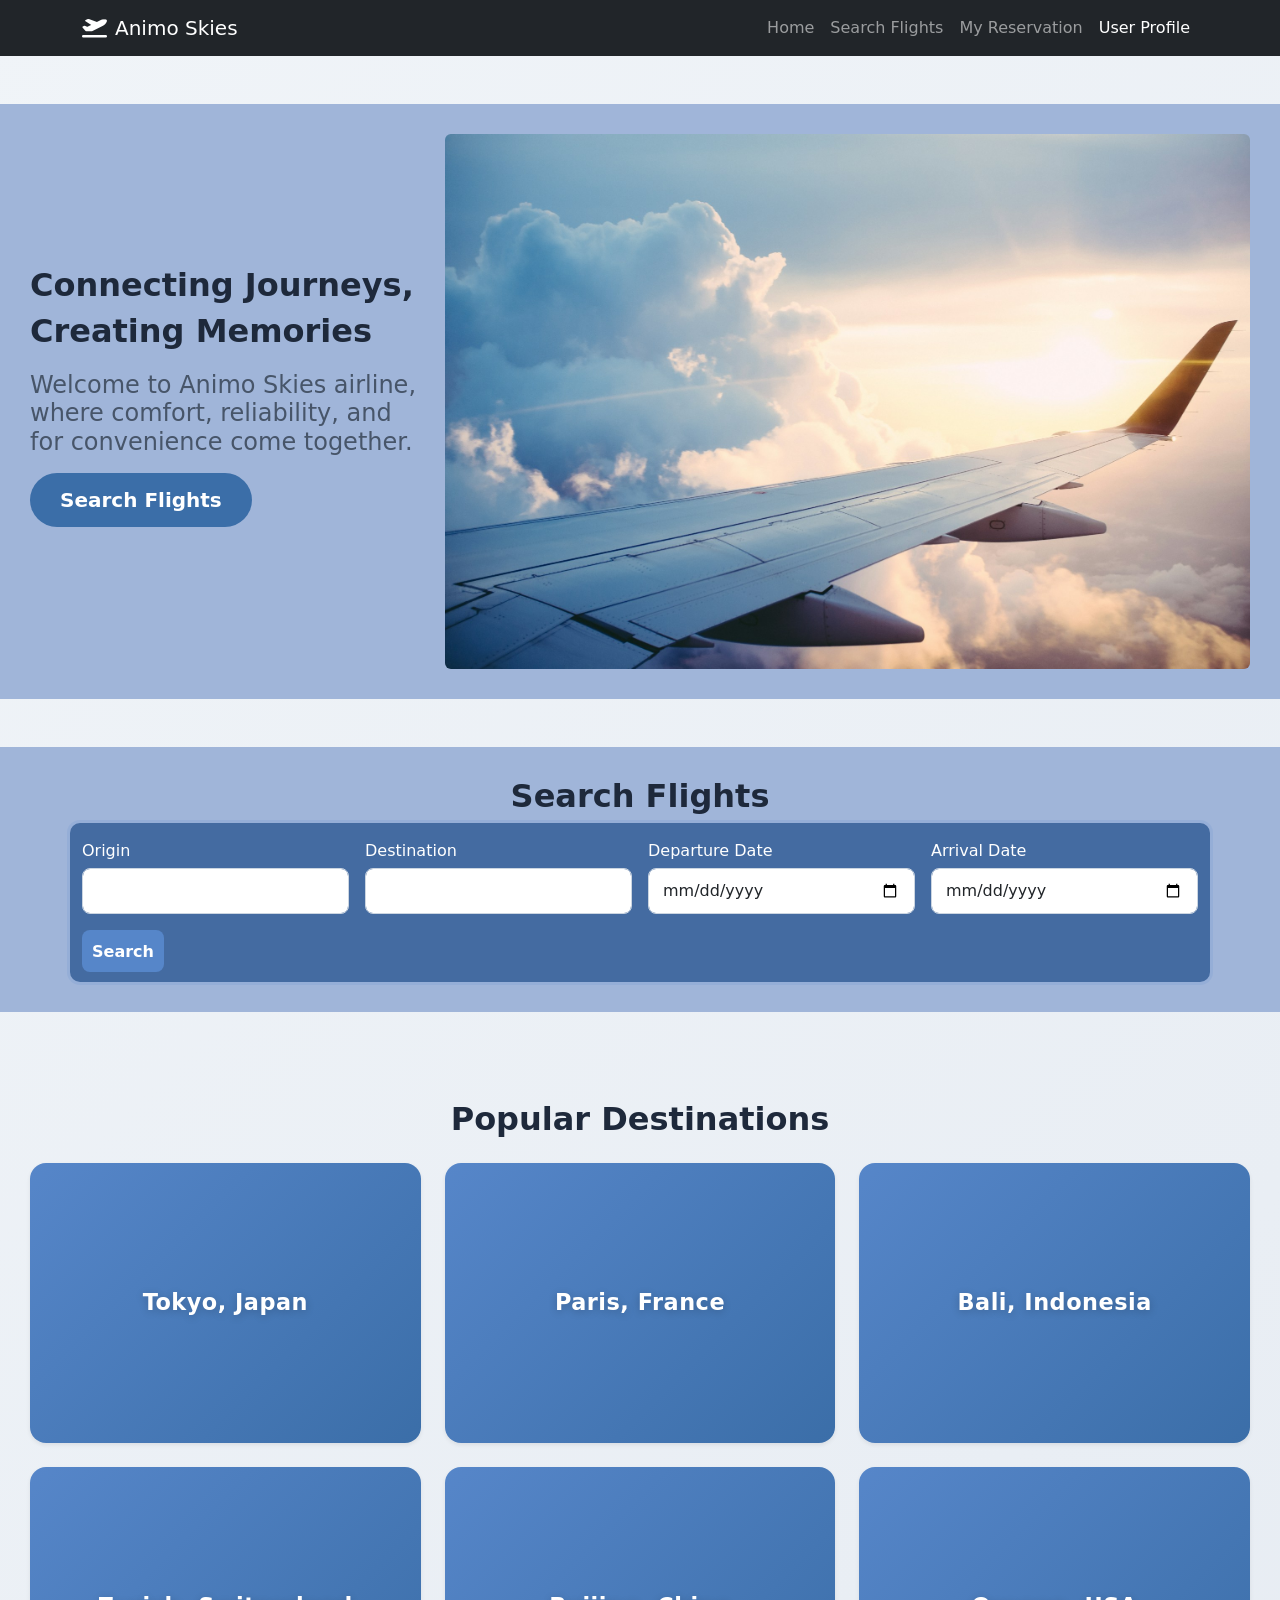
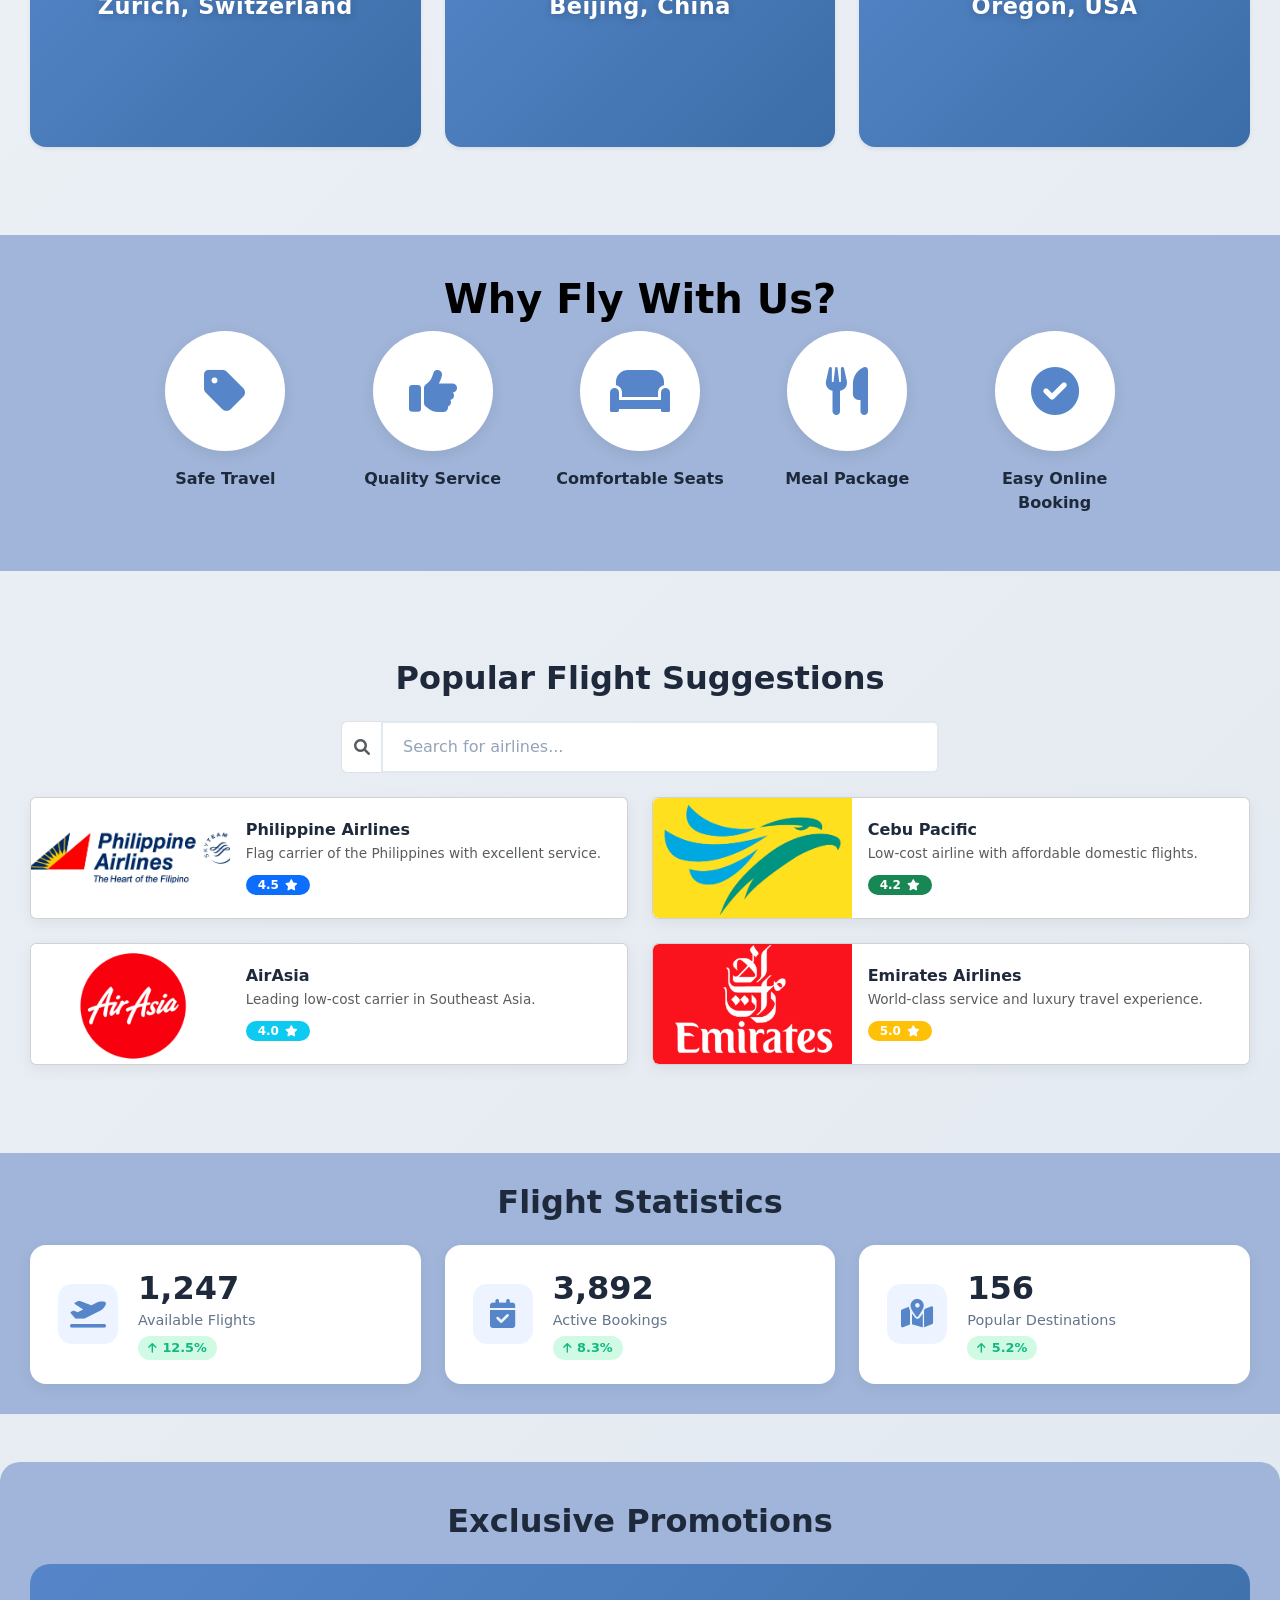
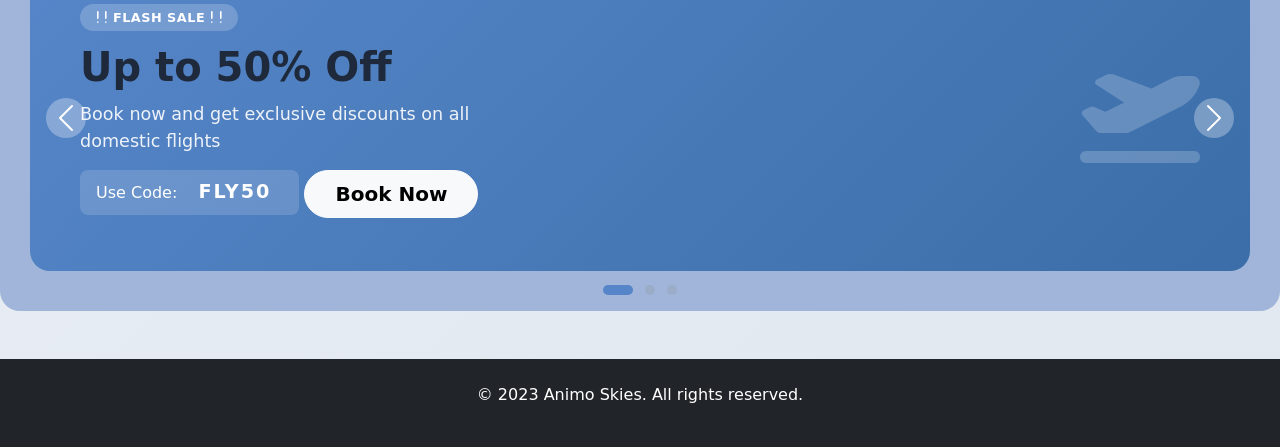
==== index.html @ 24c0f158 "helw" ====
<!DOCTYPE html>
<html lang="en">

<head>
    <meta charset="UTF-8">
    <meta name="viewport" content="width=device-width, initial-scale=1.0">
    <title>Animo Skies | User Profile</title>

    <!-- Bootstrap CSS -->
    <link href="https://cdn.jsdelivr.net/npm/bootstrap@5.3.3/dist/css/bootstrap.min.css" rel="stylesheet">
    
    <!-- Font Awesome -->
    <link rel="stylesheet" href="https://cdnjs.cloudflare.com/ajax/libs/font-awesome/6.0.0-beta3/css/all.min.css">
    
    <!-- jQuery -->
    <script src="https://code.jquery.com/jquery-3.6.0.min.js"></script>
    
    <!-- Custom CSS -->
    <link rel="stylesheet" href="index-design.css">

</head>

<body>

    <!-- Navigation -->
    <nav class="navbar navbar-expand-lg navbar-dark bg-dark">
        <div class="container">
            <a class="navbar-brand" href="#">
                <i class="fas fa-plane-departure me-2"></i>Animo Skies
            </a>
            <button class="navbar-toggler" type="button" data-bs-toggle="collapse" data-bs-target="#mainMenu">
                <span class="navbar-toggler-icon"></span>
            </button>
            <div class="collapse navbar-collapse" id="mainMenu">
                <ul class="navbar-nav ms-auto">
                    <li class="nav-item"><a class="nav-link" href="index.html">Home</a></li>
                    <li class="nav-item"><a class="nav-link" href="search.html">Search Flights</a></li>
                    <li class="nav-item"><a class="nav-link" href="reservation.html">My Reservation</a></li>
                    <li class="nav-item"><a class="nav-link active" href="profile.html">User Profile</a></li>
                </ul>
            </div>
        </div>
    </nav>

    <!-- Hero Section -->
    <div class="container-fluid my-5" id="firstContainer">
        <div class="row align-items-center">
            <div class="col-lg-4 col-md-6" id="firstContainerTxt">
                <div class="lead-text">
                    <h2 class="mb-2">Connecting Journeys,</h2>
                    <h2 class="mb-2">Creating Memories</h2>
                </div>

                <div class="sublead-text"> 
                    <h4 class="mb-2">Welcome to Animo Skies airline, where comfort,
                                    reliability, and for convenience come together.</h4>
                </div>
                
                <div class="btn-container mt-3" id="firstContainerBtn">
                    <a href="#searchFlightContainer" class="btn btn-primary btn-lg" id="pressScrollSearch">Search Flights</a> <!-- Pano bah ung letting this swoop down -->
                </div>
            </div>

            <div class="col-lg-8 col-md-6" id="firstContainerPic">
                    <img src="pics/plane.jpg" alt="Image" class="img-fluid rounded">
                </div>

        </div>
    </div>

    <!-- Search flight thang -->
     <div class="container-fluid my-5" id="searchFlightContainer">
        <div class="row">
            <div class="col-md-12">
                <h2 class="text-center mb-4">Search Flights</h2>
                <form class="container" id="grpSearchContainer">
                    <div class="row g-3 align-items-end">
                        <div class="col-md-3 col-sm-6">
                            <label for="origin">Origin</label>
                            <input type="text" class="form-control" id="origin">
                        </div>

                        <div class="col-md-3 col-sm-6">
                            <label for="destination">Destination</label>
                            <input type="text" class="form-control" id="destination">
                        </div>

                        <div class="col-md-3 col-sm-6">
                            <label for="departure">Departure Date</label>
                            <input type="date" class="form-control" id="departure">
                        </div>

                        <div class="col-md-3 col-sm-6">
                            <label for="arrival">Arrival Date</label>
                            <input type="date" class="form-control" id="arrival">
                        </div>

                        <div class="col-md-2 col-sm-6">
                            <button type="submit" class="btn btn-primary">Search</button>
                        </div>
                    </div>
                </form>
            </div>
        </div>
     </div>

    <!-- Popular Destinations Showcase -->
     <div class="container-fluid my-5" id="popDestShowcase">
        <h2 class="text-center mb-4">Popular Destinations</h2>
        
        <div class="row row-cols-3 g-4">
            <!-- Tokyo -->
            <div class="col">
                <div class="card h-100 shadow-sm destination-card d-flex align-items-center justify-content-center">
                    <h5 class="card-title text-white fw-bold text-center mb-0">Tokyo, Japan</h5>
                </div>
            </div>

            <!-- Paris -->
            <div class="col">
                <div class="card h-100 shadow-sm destination-card d-flex align-items-center justify-content-center">
                    <h5 class="card-title text-white fw-bold text-center mb-0">Paris, France</h5>
                </div>
            </div>

            <!-- Bali -->
            <div class="col">
                <div class="card h-100 shadow-sm destination-card d-flex align-items-center justify-content-center">
                    <h5 class="card-title text-white fw-bold text-center mb-0">Bali, Indonesia</h5>
                </div>
            </div>

            <!-- Zurich -->
            <div class="col">
                <div class="card h-100 shadow-sm destination-card d-flex align-items-center justify-content-center">
                    <h5 class="card-title text-white fw-bold text-center mb-0">Zurich, Switzerland</h5>
                </div>
            </div>

            <!-- Beijing -->
            <div class="col">
                <div class="card h-100 shadow-sm destination-card d-flex align-items-center justify-content-center">
                    <h5 class="card-title text-white fw-bold text-center mb-0">Beijing, China</h5>
                </div>
            </div>

            <!-- Oregon -->
            <div class="col">
                <div class="card h-100 shadow-sm destination-card d-flex align-items-center justify-content-center">
                    <h5 class="card-title text-white fw-bold text-center mb-0">Oregon, USA</h5>
                </div>
            </div>
        </div>
    </div>

    <!-- Why Fly With Us -->
    <div class="container-fluid my-5" id="whyFly">
        <h1 class="text-center text-body-emphasis">Why Fly With Us?</h1>

        <div class="row justify-content-center g-4">
            <!-- Circle 1 -->
            <div class="col-md-2 col-sm-4 col-6 text-center">
                <div class="circle-item">
                    <div class="circle"><i class="fas fa-tag"></i></div>
                    <p class="circle-text mt-3">Safe Travel</p>
                </div>
            </div>
            
            <!-- Circle 2 -->
            <div class="col-md-2 col-sm-4 col-6 text-center">
                <div class="circle-item">
                    <div class="circle"><i class="fas fa-thumbs-up"></i></div>
                    <p class="circle-text mt-3">Quality Service</p>
                </div>
            </div>
            
            <!-- Circle 3 -->
            <div class="col-md-2 col-sm-4 col-6 text-center">
                <div class="circle-item">
                    <div class="circle"><i class="fas fa-couch"></i></div>
                    <p class="circle-text mt-3">Comfortable Seats</p>
                </div>
            </div>
            
            <!-- Circle 4 -->
            <div class="col-md-2 col-sm-4 col-6 text-center">
                <div class="circle-item">
                    <div class="circle"><i class="fas fa-utensils"></i></div>
                    <p class="circle-text mt-3">Meal Package</p>
                </div>
            </div>
            
            <!-- Circle 5 -->
            <div class="col-md-2 col-sm-4 col-6 text-center">
                <div class="circle-item">
                    <div class="circle"><i class="fas fa-check-circle"></i></div>
                    <p class="circle-text mt-3">Easy Online Booking</p>
                </div>
            </div>
        </div>

    </div>

    <!-- Flight Suggestions -->
     <div class="container-fluid my-5" id="flightSugg">
        <h2 class="text-center mb-4">Popular Flight Suggestions</h2>
    
        <!-- Search Bar for Auto-Suggest -->
    <div class="row justify-content-center mb-4">
        <div class="col-md-6">
            <div class="search-wrapper">
                <div class="input-group">
                    <span class="input-group-text bg-white border-end-0">
                        <i class="fas fa-search text-muted"></i>
                    </span>
                    <input type="text" class="form-control" id="flightSearch" 
                           placeholder="Search for airlines..." 
                           autocomplete="off">
                </div>
                <div id="suggestionsList" class="suggestions-box"></div>
            </div>
        </div>
    </div>

        <div class="row row-cols-1 row-cols-md-2 g-4">
            <!-- Card 1 -->
            <div class="col">
                <div class="card flight-card">
                    <div class="row g-0 align-items-center">
                        <div class="col-4">
                            <img src="pics/PAL.jpg" class="img-fluid rounded-start flight-img" alt="Philippine Airlines">
                        </div>
                        <div class="col-8">
                            <div class="card-body">
                                <h5 class="card-title">Philippine Airlines</h5>
                                <p class="card-text text-muted">Flag carrier of the Philippines with excellent service.</p>
                                <span class="badge bg-primary">4.5 <i class="fas fa-star"></i></span>
                            </div>
                        </div>
                    </div>
                </div>
            </div>
            
            <!-- Card 2 -->
            <div class="col">
                <div class="card flight-card">
                    <div class="row g-0 align-items-center">
                        <div class="col-4">
                            <img src="pics/CebPac.png" class="img-fluid rounded-start flight-img" alt="Cebu Pacific">
                        </div>
                        <div class="col-8">
                            <div class="card-body">
                                <h5 class="card-title">Cebu Pacific</h5>
                                <p class="card-text text-muted">Low-cost airline with affordable domestic flights.</p>
                                <span class="badge bg-success">4.2 <i class="fas fa-star"></i></span>
                            </div>
                        </div>
                    </div>
                </div>
            </div>
            
            <!-- Card 3 -->
            <div class="col">
                <div class="card flight-card">
                    <div class="row g-0 align-items-center">
                        <div class="col-4">
                            <img src="pics/airasia.png" class="img-fluid rounded-start flight-img" alt="AirAsia">
                        </div>
                        <div class="col-8">
                            <div class="card-body">
                                <h5 class="card-title">AirAsia</h5>
                                <p class="card-text text-muted">Leading low-cost carrier in Southeast Asia.</p>
                                <span class="badge bg-info">4.0 <i class="fas fa-star"></i></span>
                            </div>
                        </div>
                    </div>
                </div>
            </div>
            
            <!-- Card 4 -->
            <div class="col">
                <div class="card flight-card">
                    <div class="row g-0 align-items-center">
                        <div class="col-4">
                            <img src="pics/emirates.png" class="img-fluid rounded-start flight-img" alt="Emirates Airlines">
                        </div>
                        <div class="col-8">
                            <div class="card-body">
                                <h5 class="card-title">Emirates Airlines</h5>
                                <p class="card-text text-muted">World-class service and luxury travel experience.</p>
                                <span class="badge bg-warning">5.0 <i class="fas fa-star"></i></span>
                            </div>
                        </div>
                    </div>
                </div>
            </div>
        </div>
     </div>

    <!-- Flight Statistics -->
     <div class="container-fluid my-5" id="flightStats">
        <h2 class="text-center mb-4">Flight Statistics</h2>     
    
            <div class="row g-4">
            <!-- Available Flights -->
            <div class="col-md-4">
                <div class="stat-card">
                    <div class="stat-icon">
                        <i class="fas fa-plane-departure"></i>
                    </div>
                    <div class="stat-content">
                        <h3 class="stat-number" id="availableFlights">1,247</h3>
                        <p class="stat-label">Available Flights</p>
                        <span class="stat-change positive">
                            <i class="fas fa-arrow-up"></i> 12.5%
                        </span>
                    </div>
                </div>
            </div>
            
            <!-- Active Bookings -->
            <div class="col-md-4">
                <div class="stat-card">
                    <div class="stat-icon">
                        <i class="fas fa-calendar-check"></i>
                    </div>
                    <div class="stat-content">
                        <h3 class="stat-number" id="activeBookings">3,892</h3>
                        <p class="stat-label">Active Bookings</p>
                        <span class="stat-change positive">
                            <i class="fas fa-arrow-up"></i> 8.3%
                        </span>
                    </div>
                </div>
            </div>
            
            <!-- Popular Destinations -->
            <div class="col-md-4">
                <div class="stat-card">
                    <div class="stat-icon">
                        <i class="fas fa-map-marked-alt"></i>
                    </div>
                    <div class="stat-content">
                        <h3 class="stat-number" id="popularDestinations">156</h3>
                        <p class="stat-label">Popular Destinations</p>
                        <span class="stat-change positive">
                            <i class="fas fa-arrow-up"></i> 5.2%
                        </span>
                    </div>
                </div>
            </div>
        </div>
    
    </div>

    <!-- Promotion carousel -->
     <div class="container-fluid my-5" id="promoCarousel">
        <h2 class="text-center mb-4">Exclusive Promotions</h2>
        
        <div id="promoCarouselIndicators" class="carousel slide" data-bs-ride="carousel">
            <!-- Indicators -->
            <div class="carousel-indicators">
                <button type="button" data-bs-target="#promoCarouselIndicators" data-bs-slide-to="0" class="active"></button>
                <button type="button" data-bs-target="#promoCarouselIndicators" data-bs-slide-to="1"></button>
                <button type="button" data-bs-target="#promoCarouselIndicators" data-bs-slide-to="2"></button>
            </div>
            
            <!-- Slides -->
            <div class="carousel-inner rounded-4">
                <!-- Slide 1 -->
                <div class="carousel-item active">
                    <div class="promo-slide" style="background: linear-gradient(135deg, #5686c9, #3b6ea8);">
                        <div class="promo-content">
                            <div class="promo-badge">
                            <i class="fas fa-exclamation"></i>
                            <i class="fas fa-exclamation"></i>
                            FLASH SALE
                            <i class="fas fa-exclamation"></i>
                            <i class="fas fa-exclamation"></i>
                            </div>
                            <h2 class="promo-title">Up to 50% Off</h2>
                            <p class="promo-desc">Book now and get exclusive discounts on all domestic flights</p>
                            <div class="promo-code">
                                <span>Use Code: </span>
                                <strong>FLY50</strong>
                            </div>
                            <a href="#" class="btn btn-light btn-lg">Book Now</a>
                        </div>
                        <div class="promo-image">
                            <i class="fas fa-plane-departure"></i>
                        </div>
                    </div>
                </div>
                
                <!-- Slide 2 -->
                <div class="carousel-item">
                    <div class="promo-slide" style="background: linear-gradient(135deg, #f59e0b, #d97706);">
                        <div class="promo-content">
                            <div class="promo-badge"> LIMITED OFFER</div>
                            <h2 class="promo-title">Summer Getaway</h2>
                            <p class="promo-desc">Enjoy special rates on international flights this summer</p>
                            <div class="promo-code">
                                <span>Use Code: </span>
                                <strong>SUMMER25</strong>
                            </div>
                            <a href="#" class="btn btn-light btn-lg">Explore Deals</a>
                        </div>
                        <div class="promo-image">
                            <i class="fas fa-sun"></i>
                        </div>
                    </div>
                </div>
                
                <!-- Slide 3 -->
                <div class="carousel-item">
                    <div class="promo-slide" style="background: linear-gradient(135deg, #10b981, #059669);">
                        <div class="promo-content">
                            <div class="promo-badge"> GROUP DEAL</div>
                            <h2 class="promo-title">Family & Group Discount</h2>
                            <p class="promo-desc">Bring your loved ones and save up to 30% on group bookings</p>
                            <div class="promo-code">
                                <span>Use Code: </span>
                                <strong>GROUP30</strong>
                            </div>
                            <a href="#" class="btn btn-light btn-lg">View Offer</a>
                        </div>
                        <div class="promo-image">
                            <i class="fas fa-users"></i>
                        </div>
                    </div>
                </div>
            </div>
            
            <!-- Controls -->
            <button class="carousel-control-prev" type="button" data-bs-target="#promoCarouselIndicators" data-bs-slide="prev">
                <span class="carousel-control-prev-icon" aria-hidden="true"></span>
                <span class="visually-hidden">Previous</span>
            </button>
            <button class="carousel-control-next" type="button" data-bs-target="#promoCarouselIndicators" data-bs-slide="next">
                <span class="carousel-control-next-icon" aria-hidden="true"></span>
                <span class="visually-hidden">Next</span>
            </button>
        </div>
     </div>

    <!-- pno mag book -->

    <!-- Footer -->
    <footer class="bg-dark text-white text-center py-4">
        <div class="container">
            <p>&copy; 2023 Animo Skies. All rights reserved.</p>
        </div>
    </footer>

    <!-- Bootstrap JS -->
    <script src="https://cdn.jsdelivr.net/npm/bootstrap@5.3.3/dist/js/bootstrap.bundle.min.js"></script>

    <script src="index-script.js"></script>

</body>

</html>
---- index-design.css ----
* {
    font-family: 'Segoe UI', system-ui, -apple-system, sans-serif;
}

body {
    background: linear-gradient(135deg, #f0f4f8 0%, #e2e8f0 100%);
    min-height: 100vh;
}

/* First Container */
#firstContainer {
    background: #a0b5d9;
    padding: 30px;
}

.lead-text h2 {
    font-size: 2rem;
    font-weight: 700;
    color: #1e293b;
}

.sublead-text {
    font-size: 1.1rem;
    color: #475569;
    margin-top: 20px;
}

#pressScrollSearch {
    background-color: #3b6ea8;
    border: none;
    padding: 12px 30px;
    border-radius: 30px;
    font-weight: 700;
    transition: all 0.3s ease;
    margin-bottom: 10px;
}

/* Search Flight */
#searchFlightContainer {
    background: #a0b5d9;
    padding: 30px;
}

#searchFlightContainer h2 {
    color: #1e293b;
    font-weight: 700;
}

/* Style the form labels */
#searchFlightContainer .form-label {
    font-weight: 600;
    color: #1e293b;
    margin-bottom: 4px;
}

/* Style the form inputs */
#searchFlightContainer .form-control {
    border-radius: 8px;
    border: 1px solid #cbd5e1;
    padding: 10px 14px;
    transition: border-color 0.2s;
}

#searchFlightContainer .form-control:focus {
    border-color: #5686c9;
    box-shadow: 0 0 0 3px rgba(86, 134, 201, 0.15);
}

#grpSearchContainer {
    background-color: #446ba1;
    border-radius: 10px;
    box-shadow: 0 0 0 3px rgba(86, 134, 201, 0.15);
}

#grpSearchContainer label {
    color: white;
    margin-bottom: 5px;
}

/* Style the search button */
#searchFlightContainer .btn-primary {
    background: #5686c9;
    border: none;
    border-radius: 8px;
    padding: 10px;
    font-weight: 600;
    transition: background 0.2s;
    height: 42px;
    margin-bottom: 10px;
}

#searchFlightContainer .btn-primary:hover {
    background: #4774b4;
}

/* Popular Destination Showcase*/
#popDestShowcase {
    padding: 40px 30px;
}

#popDestShowcase h2 {
    color: #1e293b;
    font-weight: 700;
}

/* Card styling */
.destination-card {
    background: linear-gradient(135deg, #5686c9, #3b6ea8);
    border-radius: 16px;
    min-height: 280px;
    border: none;
    transition: transform 0.3s ease, box-shadow 0.3s ease;
    cursor: pointer;
}

.destination-card:hover {
    transform: translateY(-8px);
    box-shadow: 0 12px 40px rgba(0, 0, 0, 0.2) !important;
}

/* Title styling */
.destination-card .card-title {
    font-size: 1.4rem;
    font-weight: 700;
    color: white;
    text-shadow: 0 2px 8px rgba(0, 0, 0, 0.2);
    letter-spacing: 0.5px;
}

/* Why Fly */
#whyFly {
    background: #a0b5d9;
    padding: 40px 30px;
}

#whyFly h1 {
    color: #1e293b;
    font-weight: 700;
}

/* Circle styling */
.circle {
    width: 120px;
    height: 120px;
    border-radius: 50%;
    background: white;
    display: flex;
    align-items: center;
    justify-content: center;
    margin: 0 auto;
    box-shadow: 0 4px 15px rgba(0, 0, 0, 0.08);
    transition: all 0.3s ease;
    cursor: pointer;
}

.circle i {
    font-size: 3rem;
    color: #5686c9;
    transition: all 0.3s ease;
}

.circle:hover {
    transform: translateY(-8px) scale(1.05);
    box-shadow: 0 12px 40px rgba(0, 0, 0, 0.15);
    background: #5686c9;
}

.circle:hover i {
    color: white;
}

/* Circle text */
.circle-text {
    font-size: 1rem;
    font-weight: 600;
    color: #1e293b;
    margin-top: 12px;
}

/* Flight Suggestions Section */
#flightSugg {
    padding: 40px 30px;
}

#flightSugg h2 {
    color: #1e293b;
    font-weight: 700;
}

/* Flight Cards */
.flight-card {
    overflow: hidden;
    transition: all 0.3s ease;
    box-shadow: 0 4px 15px rgba(0, 0, 0, 0.06);
    height: 100%;
    background: white;
}

.flight-card:hover {
    transform: translateY(-6px);
    box-shadow: 0 12px 40px rgba(0, 0, 0, 0.12);
}

.flight-img {
    width: 100%;
    height: 120px; 
    object-fit: cover;
    object-position: center;
}

.flight-card .card-body {
    padding: 12px 16px;
}

.flight-card .card-title {
    font-weight: 700;
    font-size: 1rem;
    color: #1e293b;
    margin-bottom: 4px;
}

.flight-card .card-text {
    font-size: 0.85rem;
    color: #64748b;
    margin-bottom: 8px;
    display: -webkit-box;
    -webkit-box-orient: vertical;
    overflow: hidden;
}

.flight-card .badge {
    font-weight: 600;
    padding: 4px 12px;
    border-radius: 30px;
}

.flight-card .badge i {
    font-size: 0.7rem;
    margin-left: 2px;
}

@media (max-width: 768px) {
    .flight-img {
        height: 100px;
    }
}

@media (max-width: 576px) {
    .flight-img {
        height: 80px;
    }
}

/* Search Wrapper */
.search-wrapper {
    position: relative;
}

#flightSearch {
    padding: 12px 20px;
    border: 2px solid #e2e8f0;
    transition: all 0.3s ease;
    font-size: 1rem;
    background: white;
}

#flightSearch:focus {
    border-color: #5686c9;
    box-shadow: 0 0 0 4px rgba(86, 134, 201, 0.15);
    outline: none;
}

#flightSearch::placeholder {
    color: #94a3b8;
}

/* Suggestions Dropdown */
.suggestions-box {
    position: absolute;
    top: calc(100% + 4px);
    left: 0;
    right: 0;
    background: white;
    border-radius: 12px;
    box-shadow: 0 10px 40px rgba(0, 0, 0, 0.12);
    max-height: 200px;
    overflow-y: auto;
    display: none;
    z-index: 1000;
}

.suggestions-box.active {
    display: block;
}

.suggestion-item {
    padding: 12px 20px;
    cursor: pointer;
    transition: all 0.2s ease;
    border-bottom: 1px solid #f1f5f9;
    display: flex;
    align-items: center;
    gap: 10px;
}

.suggestion-item:last-child {
    border-bottom: none;
}

.suggestion-item:hover,
.suggestion-item.active {
    background: #eef4ff;
}

.suggestion-item .suggestion-icon {
    width: 30px;
    height: 30px;
    border-radius: 50%;
    background: #eef4ff;
    display: flex;
    align-items: center;
    justify-content: center;
    color: #5686c9;
    flex-shrink: 0;
}

.suggestion-item .suggestion-name {
    font-weight: 600;
    color: #1e293b;
    flex: 1;
}

.suggestion-item .suggestion-desc {
    font-size: 0.8rem;
    color: #94a3b8;
}

.suggestion-item .suggestion-badge {
    font-size: 0.7rem;
    padding: 2px 10px;
    border-radius: 30px;
    background: #eef4ff;
    color: #5686c9;
    font-weight: 600;
}

/* Highlight matching card */
.highlight-card {
    border: 3px solid #5686c9 !important;
    box-shadow: 0 8px 30px rgba(86, 134, 201, 0.3) !important;
    transform: scale(1.02);
    transition: all 0.3s ease;
}

/* No results */
.no-results {
    padding: 20px;
    text-align: center;
    color: #94a3b8;
    font-size: 0.9rem;
}

/* Scrollbar styling */
.suggestions-box::-webkit-scrollbar {
    width: 6px;
}

.suggestions-box::-webkit-scrollbar-track {
    background: #f1f5f9;
    border-radius: 10px;
}

.suggestions-box::-webkit-scrollbar-thumb {
    background: #cbd5e1;
    border-radius: 10px;
}

.suggestions-box::-webkit-scrollbar-thumb:hover {
    background: #94a3b8;
}

/* Flight Statistics */
#flightStats {
    background: #a0b5d9;
    padding: 30px;
}

#flightStats h2 {
    color: #1e293b;
    font-weight: 700;
}

/* Stat Cards */
.stat-card {
    background: white;
    border-radius: 16px;
    padding: 24px 28px;
    display: flex;
    align-items: center;
    gap: 20px;
    box-shadow: 0 4px 15px rgba(0, 0, 0, 0.06);
    transition: all 0.3s ease;
    height: 100%;
}

.stat-card:hover {
    transform: translateY(-6px);
    box-shadow: 0 12px 40px rgba(0, 0, 0, 0.12);
}

.stat-icon {
    width: 60px;
    height: 60px;
    border-radius: 14px;
    display: flex;
    align-items: center;
    justify-content: center;
    font-size: 1.8rem;
    flex-shrink: 0;
    background: #eef4ff;
    color: #5686c9;
    transition: all 0.3s ease;
}

.stat-card:hover .stat-icon {
    background: #5686c9;
    color: white;
    transform: scale(1.05);
}

.stat-content {
    flex: 1;
}

.stat-number {
    font-size: 2rem;
    font-weight: 800;
    color: #1e293b;
    margin-bottom: 2px;
    line-height: 1.2;
}

.stat-label {
    font-size: 0.9rem;
    color: #64748b;
    margin-bottom: 4px;
    font-weight: 500;
}

.stat-change {
    font-size: 0.8rem;
    font-weight: 600;
    padding: 2px 10px;
    border-radius: 30px;
    display: inline-block;
}

.stat-change.positive {
    color: #10b981;
    background: #d1fae5;
}

.stat-change.negative {
    color: #ef4444;
    background: #fee2e2;
}

.stat-change i {
    font-size: 0.7rem;
    margin-right: 2px;
}

/* Responsive */
@media (max-width: 768px) {
    .stat-card {
        padding: 20px;
    }
    
    .stat-icon {
        width: 50px;
        height: 50px;
        font-size: 1.4rem;
    }
    
    .stat-number {
        font-size: 1.6rem;
    }
}

@media (max-width: 576px) {
    .stat-card {
        flex-direction: column;
        text-align: center;
        padding: 20px 16px;
    }
    
    .stat-icon {
        width: 55px;
        height: 55px;
        font-size: 1.5rem;
    }
}

/* Promotion Carousel */
#promoCarousel {
    background: #a0b5d9;
    padding: 40px 30px;
    border-radius: 20px;
}

#promoCarousel h2 {
    color: #1e293b;
    font-weight: 700;
}

/* Promo Slide */
.promo-slide {
    display: flex;
    align-items: center;
    justify-content: space-between;
    padding: 40px 50px;
    min-height: 300px;
    border-radius: 20px;
    color: white;
}

.promo-content {
    flex: 1;
    z-index: 1;
}

.promo-badge {
    display: inline-block;
    background: rgba(255, 255, 255, 0.2);
    padding: 4px 16px;
    border-radius: 30px;
    font-size: 0.8rem;
    font-weight: 600;
    letter-spacing: 0.5px;
    margin-bottom: 12px;
}

.promo-title {
    font-size: 2.5rem;
    font-weight: 800;
    margin-bottom: 10px;
}

.promo-desc {
    font-size: 1.1rem;
    opacity: 0.9;
    margin-bottom: 16px;
    max-width: 400px;
}

.promo-code {
    background: rgba(255, 255, 255, 0.15);
    padding: 8px 16px;
    border-radius: 8px;
    display: inline-block;
    margin-bottom: 16px;
    font-size: 1rem;
}

.promo-code strong {
    font-size: 1.2rem;
    letter-spacing: 2px;
    color: white;
    padding: 2px 12px;
    border-radius: 4px;
    margin-left: 4px;
}

.promo-slide .btn-light {
    border-radius: 50px;
    padding: 8px 30px;
    font-weight: 700;
    transition: all 0.3s ease;
}

.promo-slide .btn-light:hover {
    transform: scale(1.05);
    box-shadow: 0 8px 25px rgba(0, 0, 0, 0.2);
}

.promo-image {
    font-size: 6rem;
    opacity: 0.2;
    margin-left: 30px;
    flex-shrink: 0;
}

/* Carousel Controls */
#promoCarousel .carousel-control-prev,
#promoCarousel .carousel-control-next {
    width: 40px;
    height: 40px;
    background: rgba(255, 255, 255, 0.3);
    border-radius: 50%;
    top: 50%;
    transform: translateY(-50%);
    opacity: 1;
}

#promoCarousel .carousel-control-prev {
    left: 16px;
}

#promoCarousel .carousel-control-next {
    right: 16px;
}

#promoCarousel .carousel-control-prev:hover,
#promoCarousel .carousel-control-next:hover {
    background: rgba(255, 255, 255, 0.5);
}

/* Indicators */
#promoCarousel .carousel-indicators {
    bottom: -40px;
}

#promoCarousel .carousel-indicators button {
    width: 10px;
    height: 10px;
    border-radius: 50%;
    background: #94a3b8;
    border: none;
    margin: 0 6px;
}

#promoCarousel .carousel-indicators button.active {
    background: #5686c9;
    width: 30px;
    border-radius: 10px;
}

/* Responsive */
@media (max-width: 768px) {
    .promo-slide {
        flex-direction: column;
        text-align: center;
        padding: 30px 24px;
        min-height: 280px;
    }
    
    .promo-title {
        font-size: 1.8rem;
    }
    
    .promo-desc {
        max-width: 100%;
        font-size: 1rem;
    }
    
    .promo-image {
        font-size: 4rem;
        margin-left: 0;
        margin-top: 10px;
    }
    
    .promo-code {
        font-size: 0.9rem;
    }
}

@media (max-width: 576px) {
    .promo-slide {
        padding: 20px 16px;
        min-height: 240px;
    }
    
    .promo-title {
        font-size: 1.4rem;
    }
    
    .promo-desc {
        font-size: 0.9rem;
    }
    
    .promo-image {
        font-size: 3rem;
    }
    
    .promo-slide .btn-light {
        font-size: 0.9rem;
        padding: 8px 20px;
    }
}

/* Footer */
footer {
    background: #1e293b;
    color: #94a3b8;
    padding: 24px;
    text-align: center;
    margin-top: 40px;
}
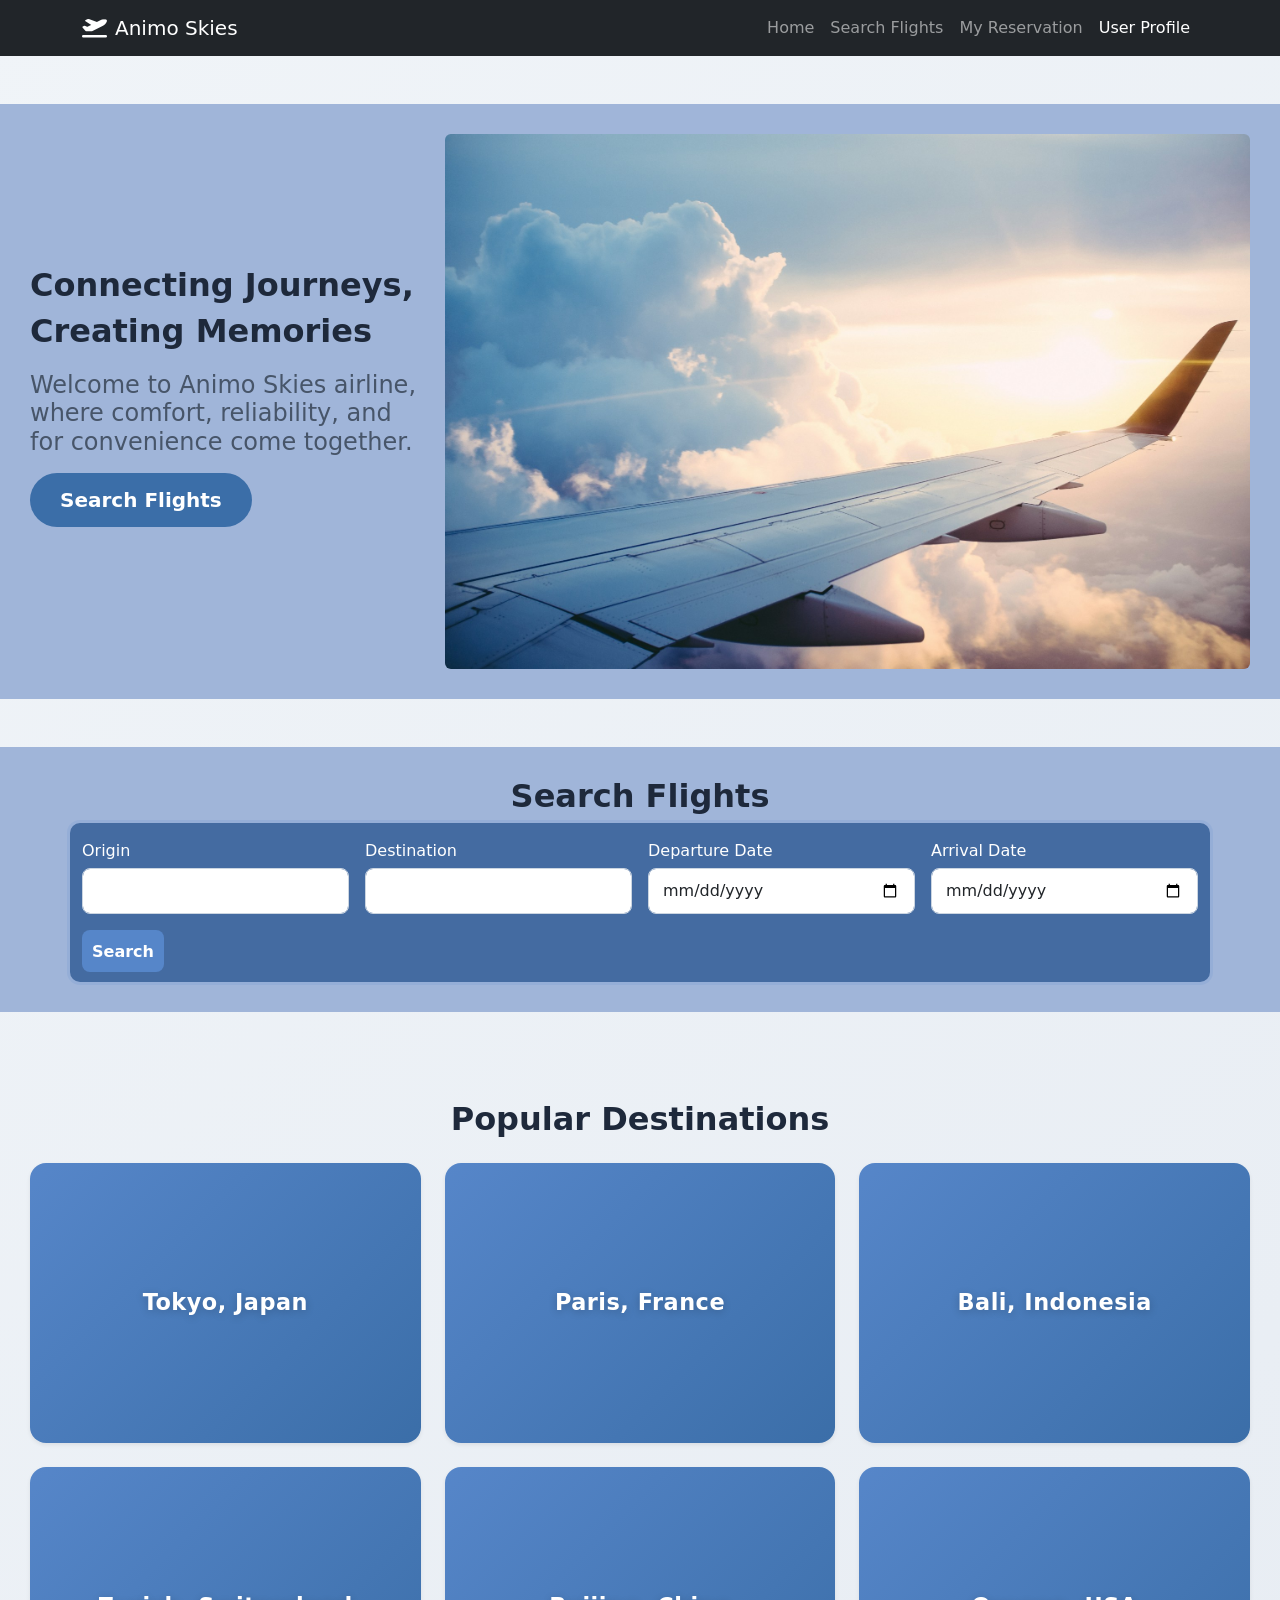
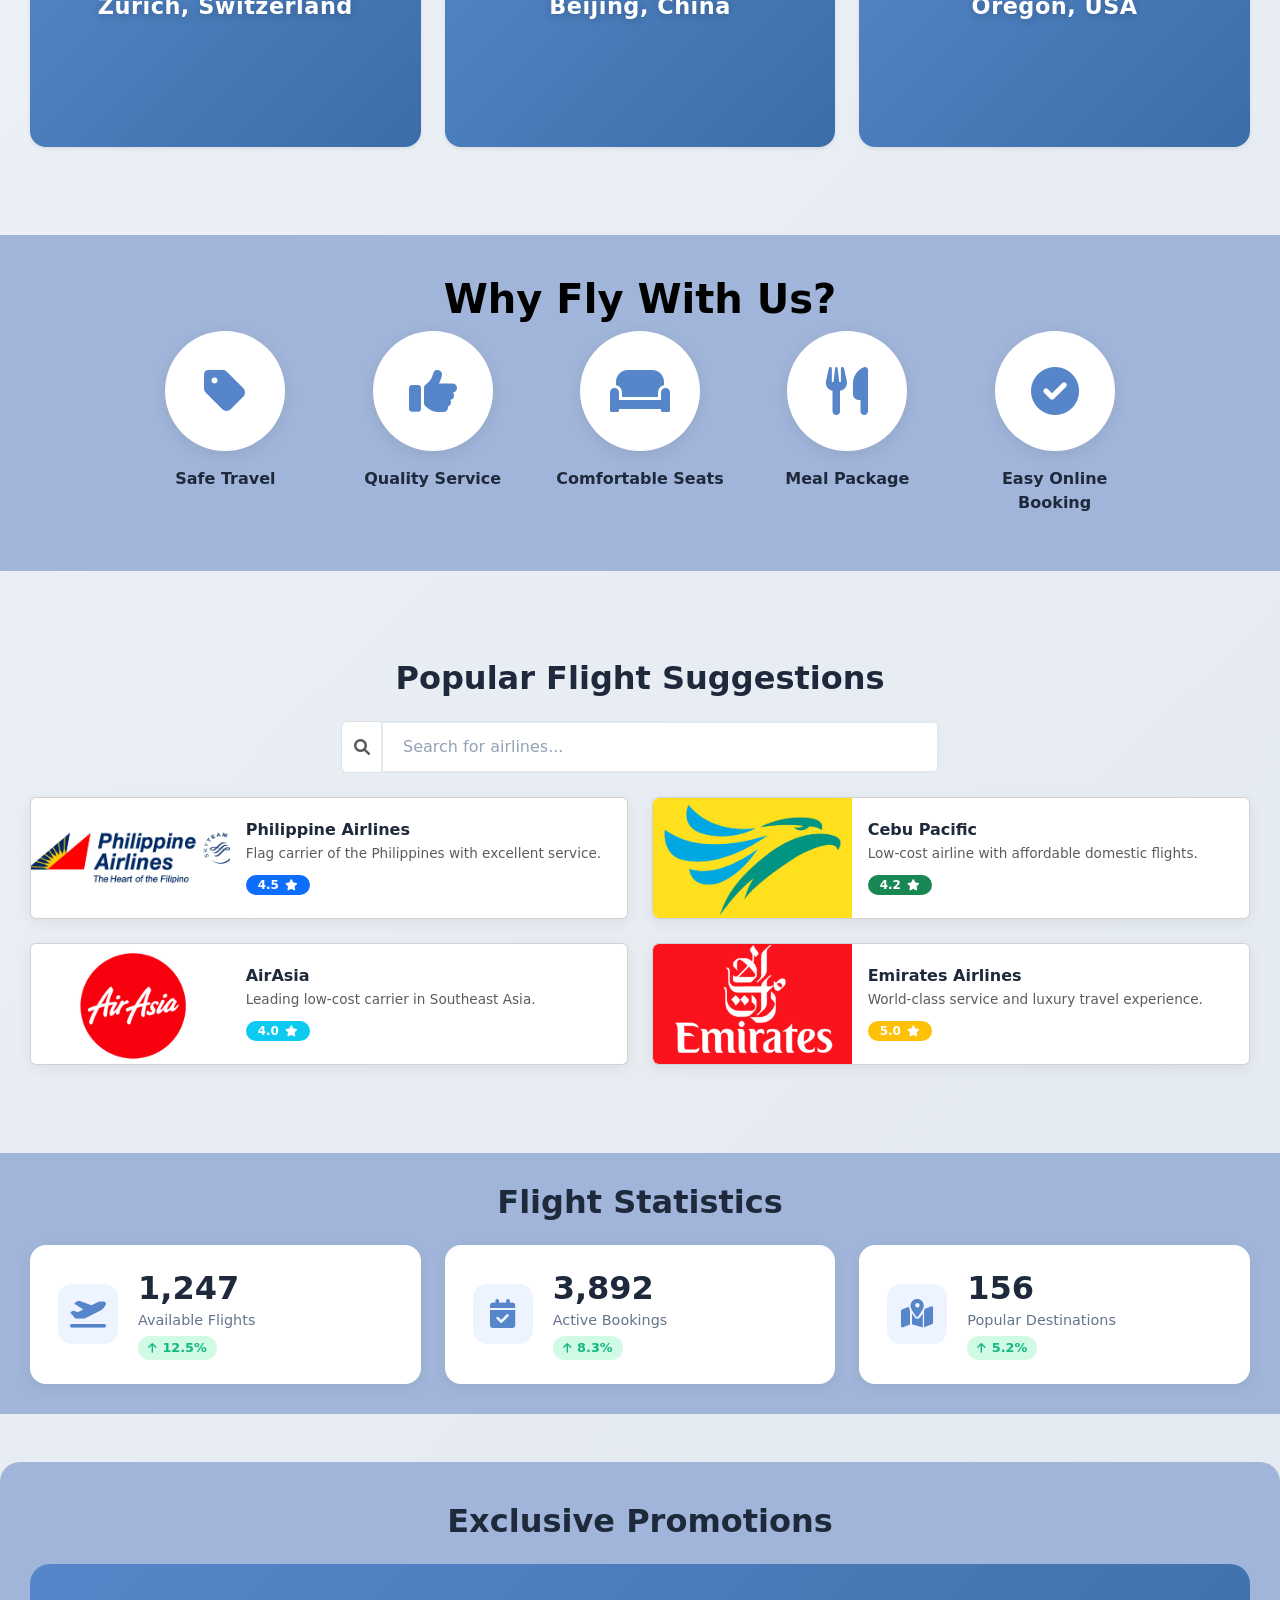
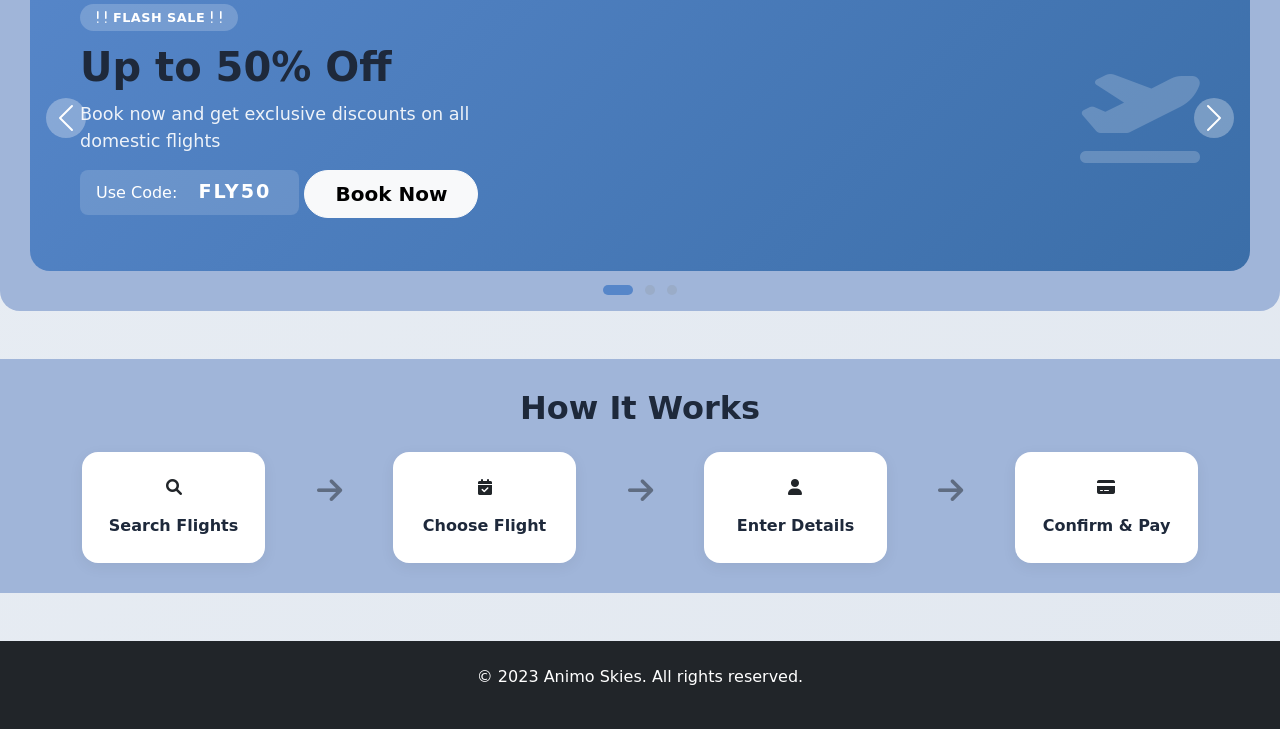
==== commit 6b96a8b8: "holyshit" ====
--- a/index.html
+++ b/index.html
@@ -443,7 +443,67 @@
         </div>
      </div>
 
-    <!-- pno mag book -->
+    <!-- Booking Steps -->
+     <div class="container-fluid my-5" id="bookSteps">
+        <h2 class="text-center mb-4">How It Works</h2>
+
+        <div class="row justify-content-center align-items-start g-4">
+            <!-- Step 1 -->
+            <div class="col-md-2 col-sm-6 text-center">
+                <div class="step-item">
+                    <div class="step-square">
+                        <i class="fas fa-search"></i>
+                    </div>
+                    <h5 class="step-title mt-3">Search Flights</h5>
+                </div>
+            </div>
+            
+            <!-- Arrow 1 -->
+            <div class="col-md-1 d-none d-md-flex align-items-center justify-content-center step-arrow-wrapper">
+                <i class="fas fa-arrow-right step-arrow"></i>
+            </div>
+            
+            <!-- Step 2 -->
+            <div class="col-md-2 col-sm-6 text-center">
+                <div class="step-item">
+                    <div class="step-square">
+                        <i class="fas fa-calendar-check"></i>
+                    </div>
+                    <h5 class="step-title mt-3">Choose Flight</h5>
+                </div>
+            </div>
+            
+            <!-- Arrow 2 -->
+            <div class="col-md-1 d-none d-md-flex align-items-center justify-content-center step-arrow-wrapper">
+                <i class="fas fa-arrow-right step-arrow"></i>
+            </div>
+            
+            <!-- Step 3 -->
+            <div class="col-md-2 col-sm-6 text-center">
+                <div class="step-item">
+                    <div class="step-square">
+                        <i class="fas fa-user"></i>
+                    </div>
+                    <h5 class="step-title mt-3">Enter Details</h5>
+                </div>
+            </div>
+            
+            <!-- Arrow 3 -->
+            <div class="col-md-1 d-none d-md-flex align-items-center justify-content-center step-arrow-wrapper">
+                <i class="fas fa-arrow-right step-arrow"></i>
+            </div>
+            
+            <!-- Step 4 -->
+            <div class="col-md-2 col-sm-6 text-center">
+                <div class="step-item">
+                    <div class="step-square">
+                        <i class="fas fa-credit-card"></i>
+                    </div>
+                    <h5 class="step-title mt-3">Confirm & Pay</h5>
+                </div>
+            </div>
+        </div>
+    </div>
 
     <!-- Footer -->
     <footer class="bg-dark text-white text-center py-4">
--- a/index-design.css
+++ b/index-design.css
@@ -46,14 +46,14 @@
     font-weight: 700;
 }
 
-/* Style the form labels */
+/* Form Labels */
 #searchFlightContainer .form-label {
     font-weight: 600;
     color: #1e293b;
     margin-bottom: 4px;
 }
 
-/* Style the form inputs */
+/* Form Inputs */
 #searchFlightContainer .form-control {
     border-radius: 8px;
     border: 1px solid #cbd5e1;
@@ -77,7 +77,7 @@
     margin-bottom: 5px;
 }
 
-/* Style the search button */
+/* Search Button */
 #searchFlightContainer .btn-primary {
     background: #5686c9;
     border: none;
@@ -470,7 +470,6 @@
     margin-right: 2px;
 }
 
-/* Responsive */
 @media (max-width: 768px) {
     .stat-card {
         padding: 20px;
@@ -635,7 +634,6 @@
     border-radius: 10px;
 }
 
-/* Responsive */
 @media (max-width: 768px) {
     .promo-slide {
         flex-direction: column;
@@ -685,6 +683,75 @@
     .promo-slide .btn-light {
         font-size: 0.9rem;
         padding: 8px 20px;
+    }
+}
+
+/* Booking Steps */
+#bookSteps {
+    background: #a0b5d9;
+    padding: 30px;
+}
+
+#bookSteps h2 {
+    color: #1e293b;
+    font-weight: 700;
+}
+
+/* Step Items */
+.step-item {
+    background: white;
+    border-radius: 16px;
+    padding: 24px 16px;
+    transition: all 0.3s ease;
+    height: 100%;
+    box-shadow: 0 4px 15px rgba(0, 0, 0, 0.06);
+}
+
+.step-item:hover {
+    transform: translateY(-8px);
+    box-shadow: 0 12px 40px rgba(0, 0, 0, 0.12);
+}
+
+/* Step Circle */
+.step-circle {
+    width: 80px;
+    height: 80px;
+    border-radius: 50%;
+    background: linear-gradient(135deg, #5686c9, #3b6ea8);
+    display: flex;
+    align-items: center;
+    justify-content: center;
+    margin: 0 auto;
+    position: relative;
+}
+
+/* Step Title */
+.step-title {
+    font-size: 1rem;
+    font-weight: 700;
+    color: #1e293b;
+    margin-bottom: 4px;
+}
+
+/* Sttep Arrows */
+.step-arrow-wrapper {
+    height: 80px;
+}
+
+.step-arrow {
+    color: black;
+    font-size: 1.8rem;
+    opacity: 0.4;
+}
+
+@media (max-width: 576px) {
+    
+    .step-title {
+        font-size: 0.9rem;
+    }
+    
+    .step-desc {
+        font-size: 0.8rem;
     }
 }
 
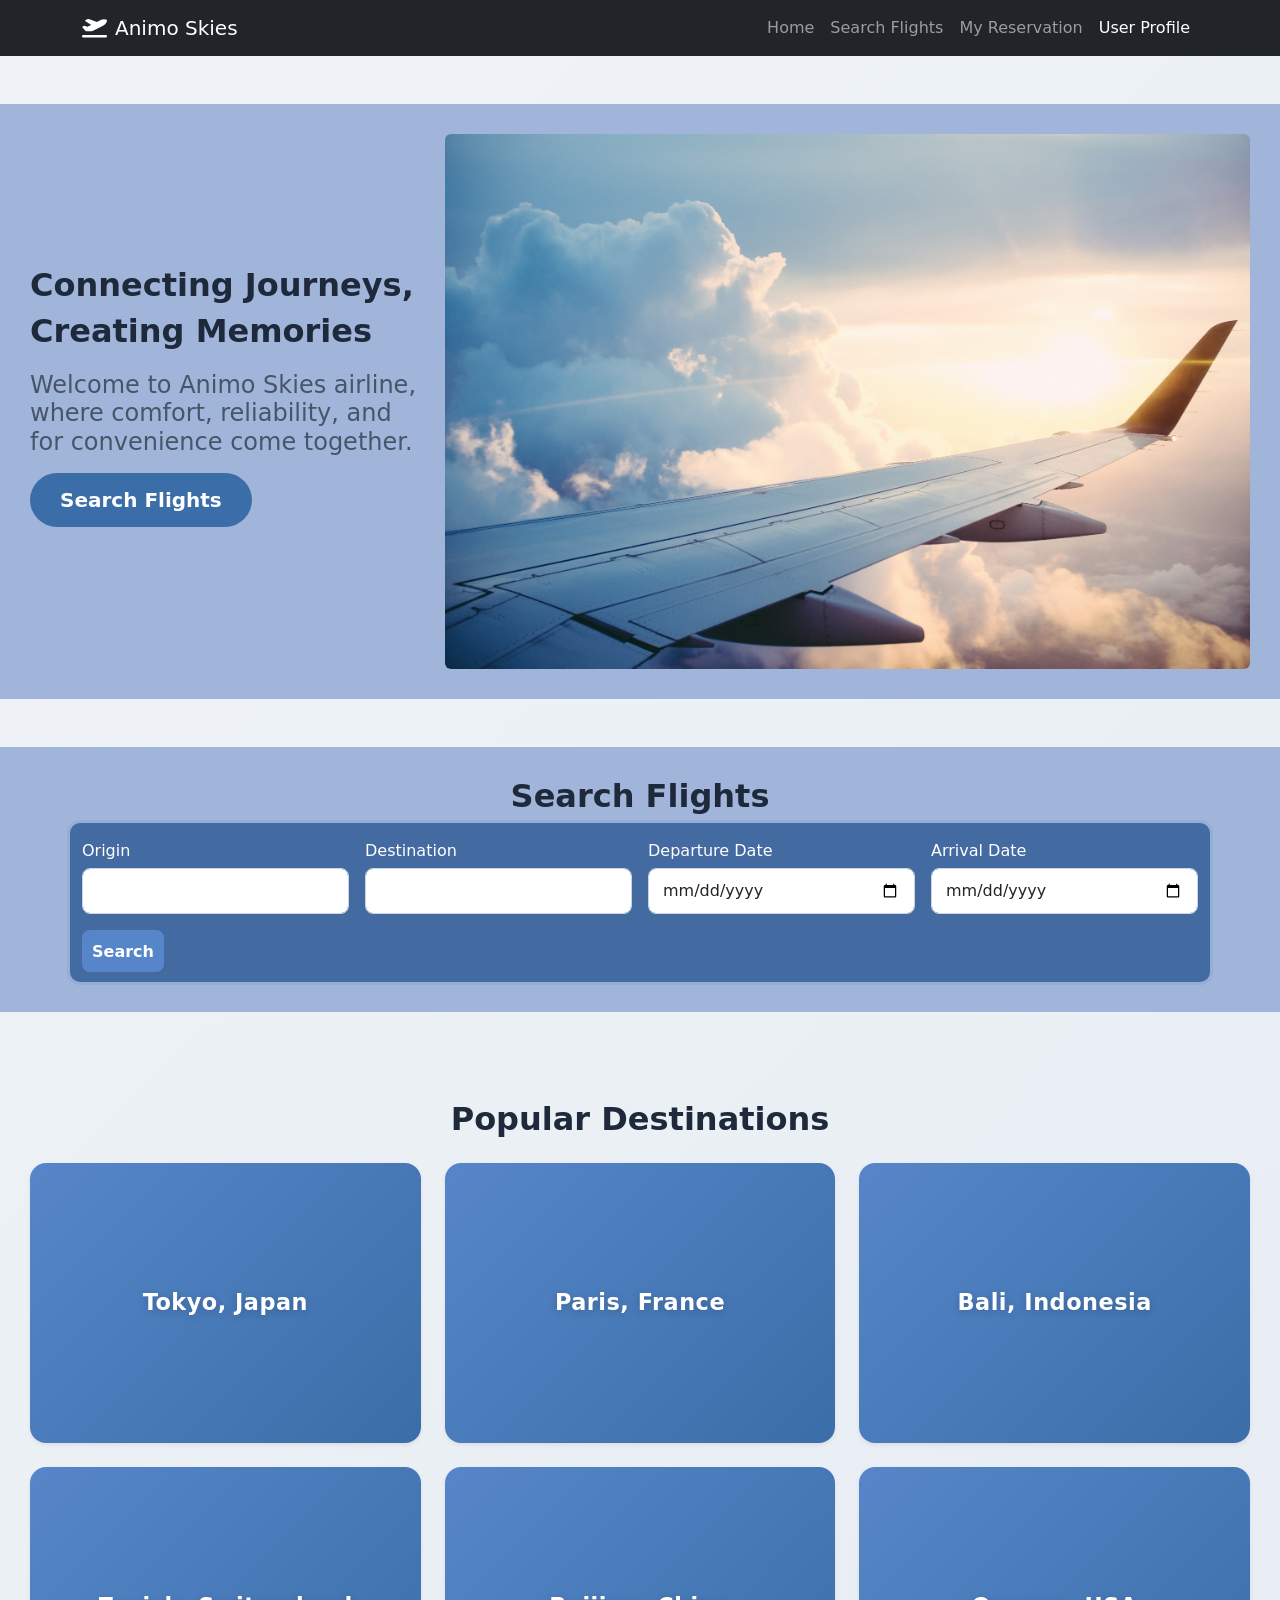
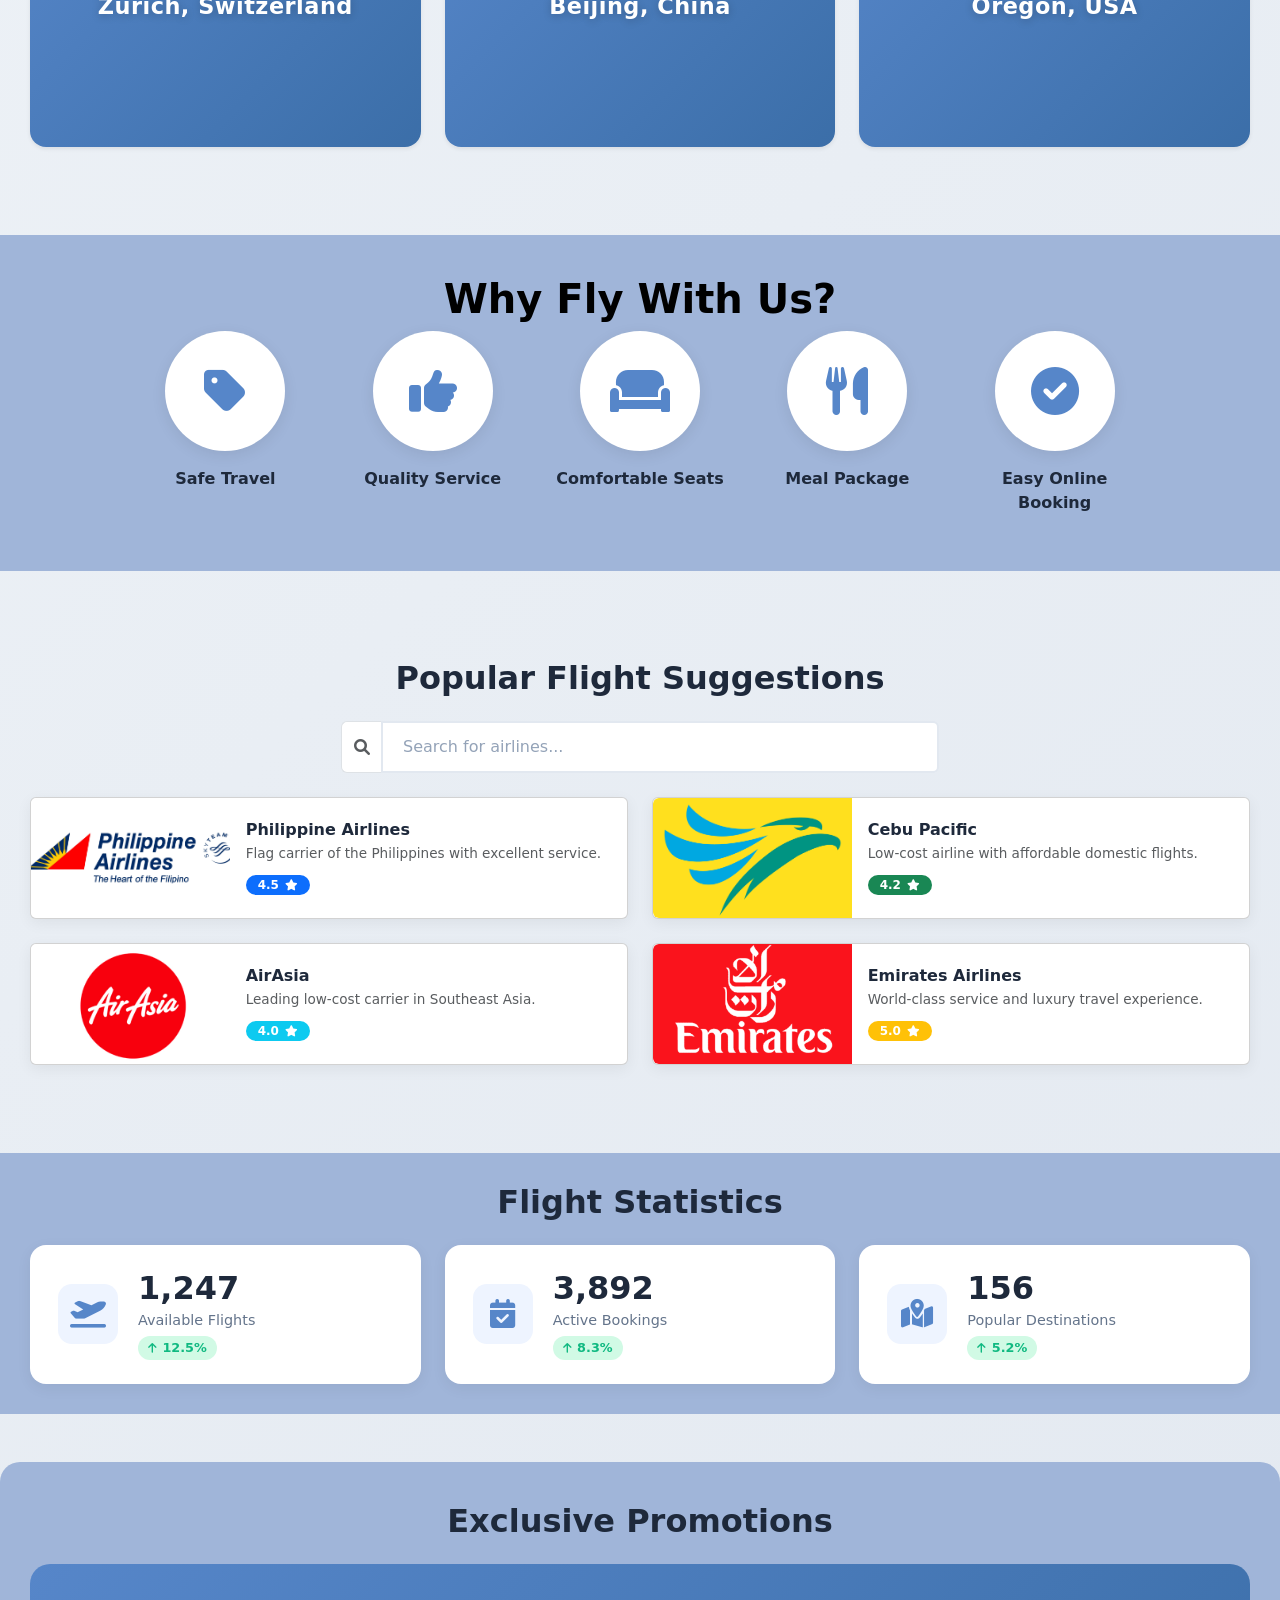
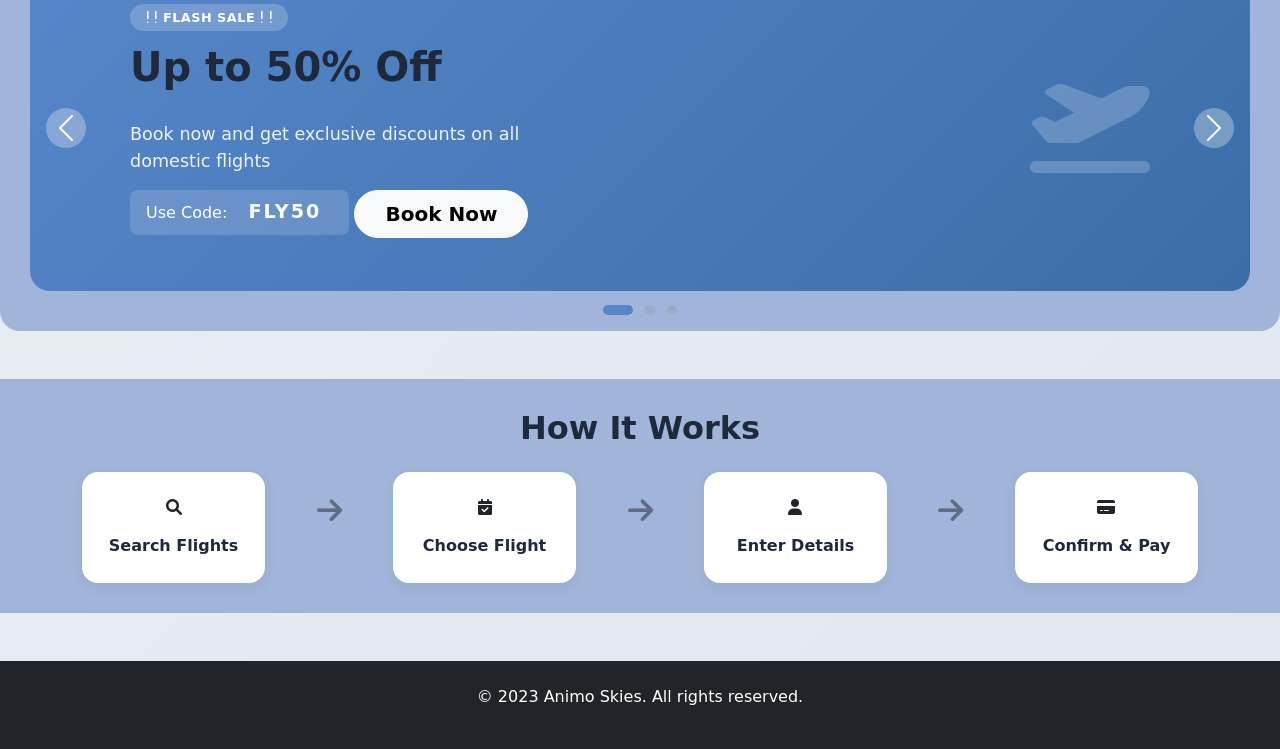
==== commit d54a0e82: "cleanin" ====
--- a/index.html
+++ b/index.html
@@ -4,7 +4,7 @@
 <head>
     <meta charset="UTF-8">
     <meta name="viewport" content="width=device-width, initial-scale=1.0">
-    <title>Animo Skies | User Profile</title>
+    <title>Animo Skies - Home</title>
 
     <!-- Bootstrap CSS -->
     <link href="https://cdn.jsdelivr.net/npm/bootstrap@5.3.3/dist/css/bootstrap.min.css" rel="stylesheet">
--- a/index-design.css
+++ b/index-design.css
@@ -505,11 +505,13 @@
     background: #a0b5d9;
     padding: 40px 30px;
     border-radius: 20px;
+    position: relative;
 }
 
 #promoCarousel h2 {
     color: #1e293b;
     font-weight: 700;
+    margin-bottom: 30px;
 }
 
 /* Promo Slide */
@@ -517,7 +519,7 @@
     display: flex;
     align-items: center;
     justify-content: space-between;
-    padding: 40px 50px;
+    padding: 40px 100px;
     min-height: 300px;
     border-radius: 20px;
     color: white;
@@ -526,6 +528,7 @@
 .promo-content {
     flex: 1;
     z-index: 1;
+    max-width: 70%;
 }
 
 .promo-badge {
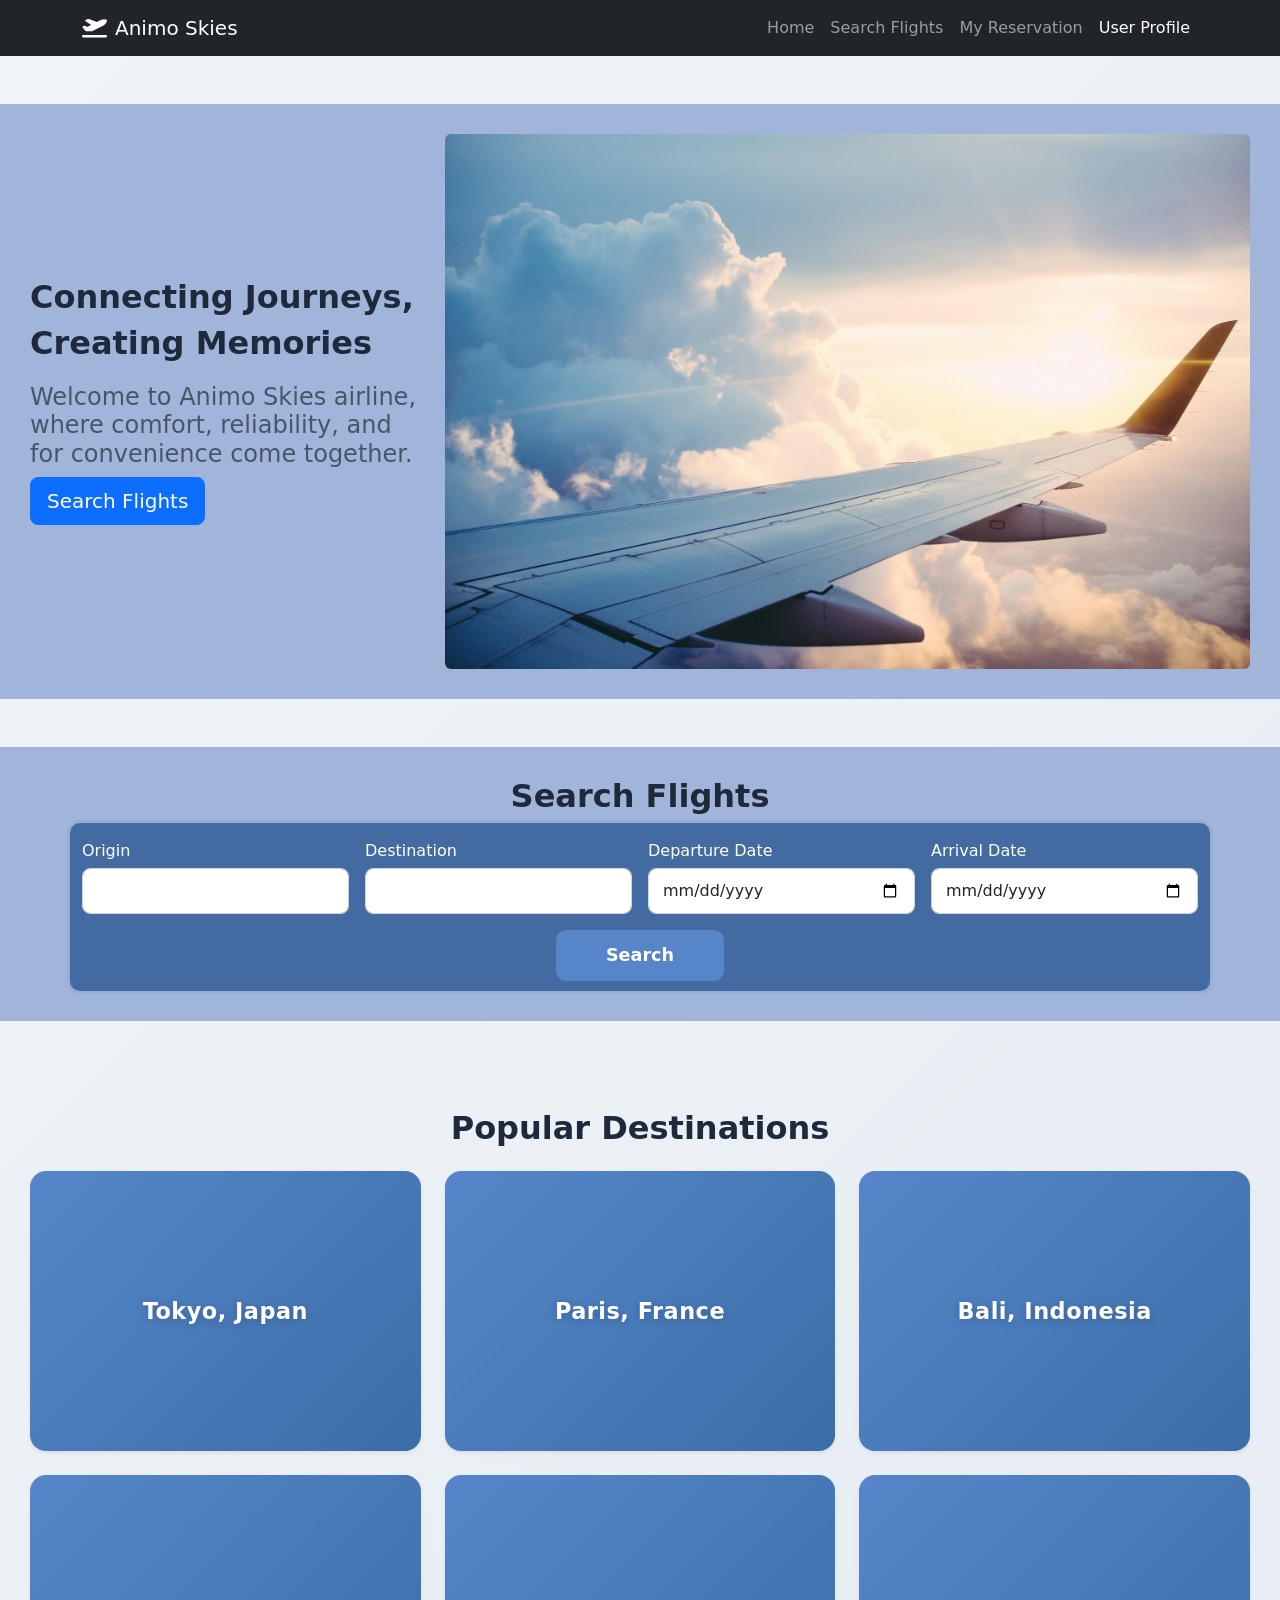
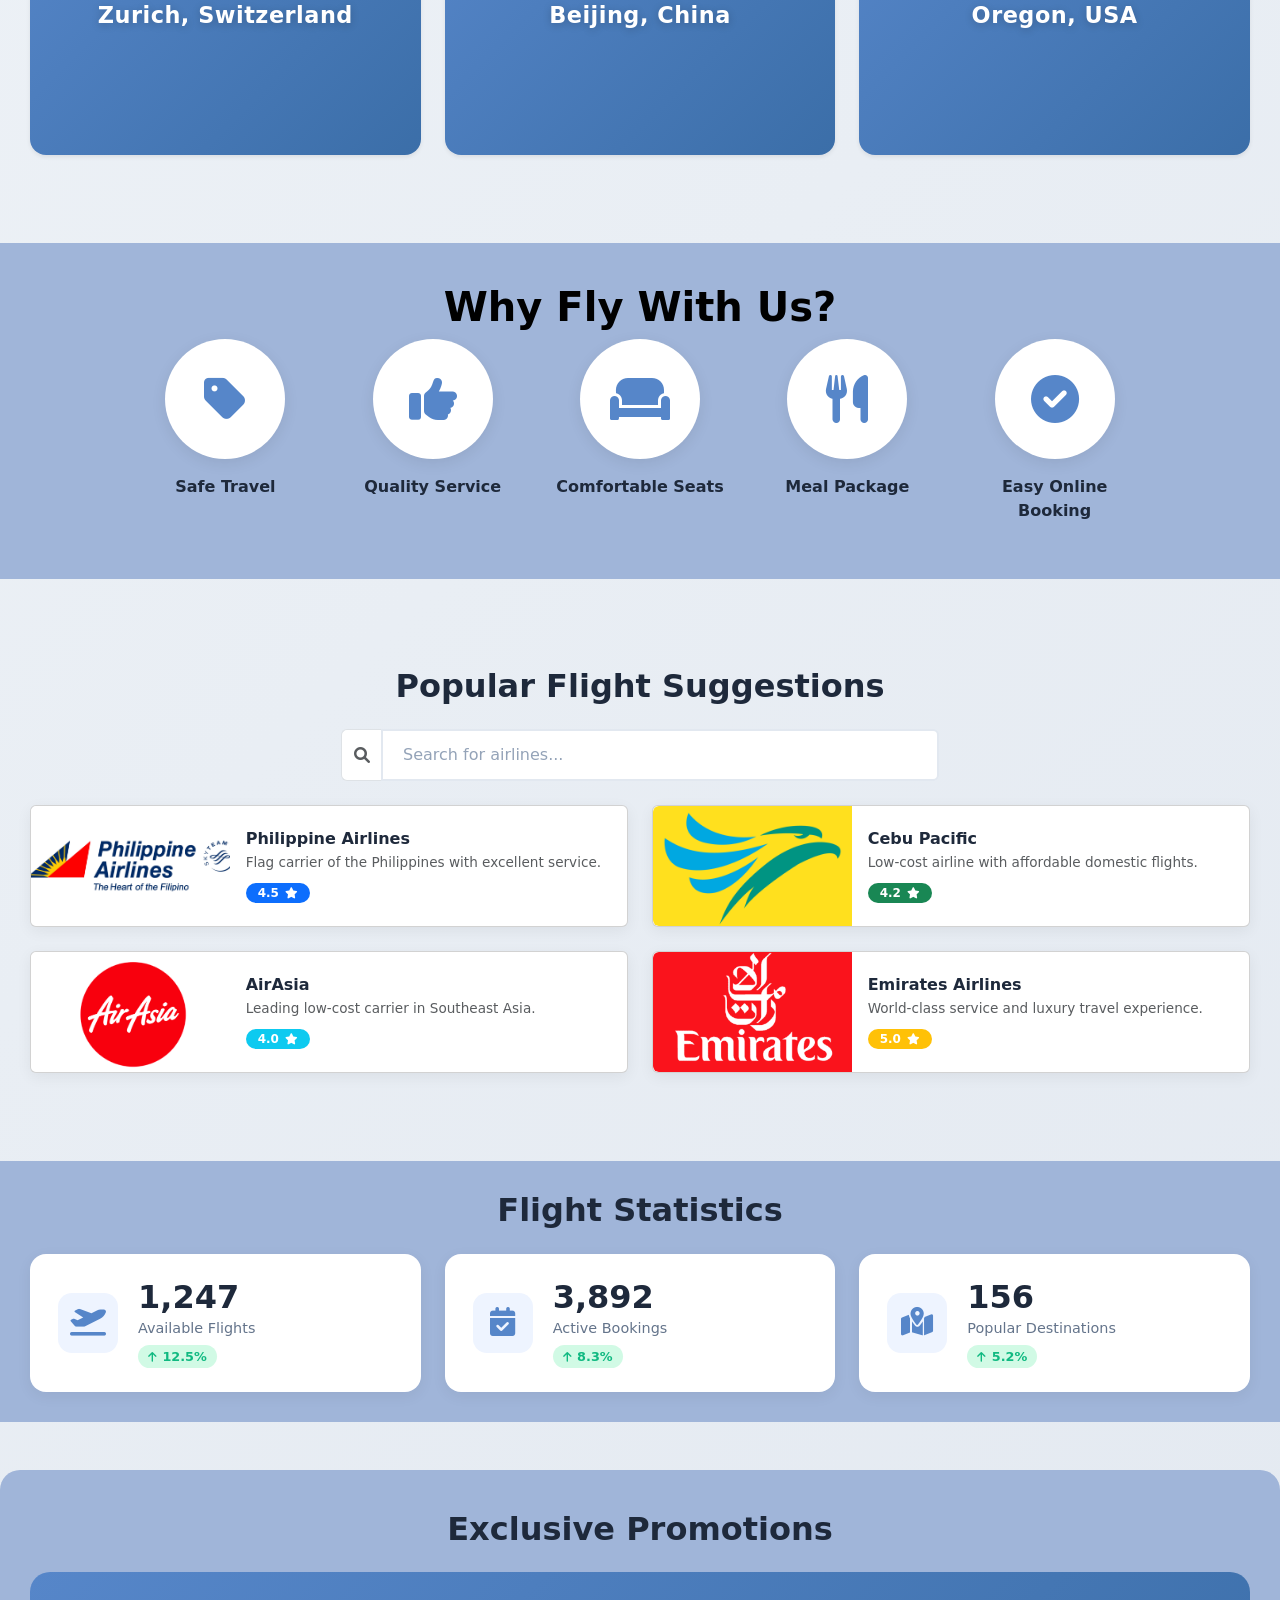
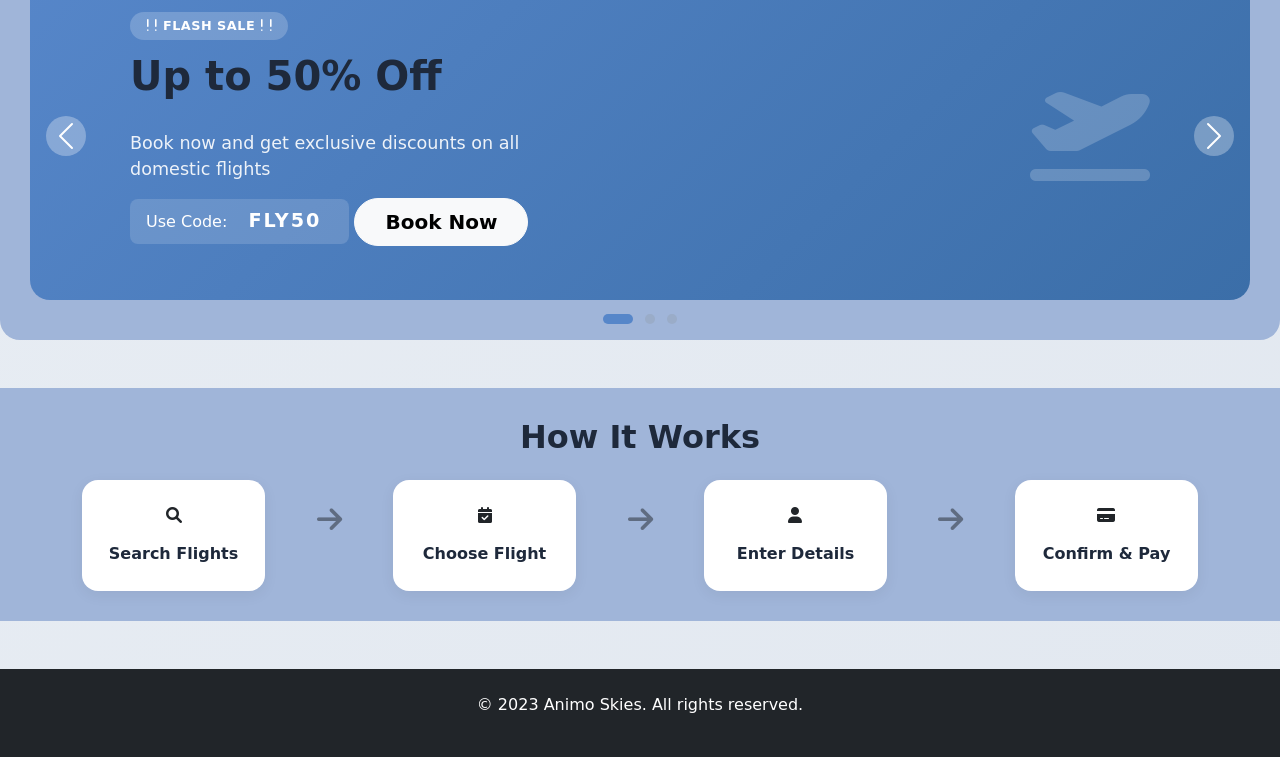
==== commit 01d56542: "links n button fixtures" ====
--- a/index.html
+++ b/index.html
@@ -56,9 +56,8 @@
                                     reliability, and for convenience come together.</h4>
                 </div>
                 
-                <div class="btn-container mt-3" id="firstContainerBtn">
-                    <a href="#searchFlightContainer" class="btn btn-primary btn-lg" id="pressScrollSearch">Search Flights</a> <!-- Pano bah ung letting this swoop down -->
-                </div>
+                    <a href="search.html" class="btn btn-primary btn-lg">Search Flights</a>
+
             </div>
 
             <div class="col-lg-8 col-md-6" id="firstContainerPic">
@@ -68,7 +67,7 @@
         </div>
     </div>
 
-    <!-- Search flight thang -->
+    <!-- Search Flight-->
      <div class="container-fluid my-5" id="searchFlightContainer">
         <div class="row">
             <div class="col-md-12">
@@ -94,10 +93,11 @@
                             <label for="arrival">Arrival Date</label>
                             <input type="date" class="form-control" id="arrival">
                         </div>
-
-                        <div class="col-md-2 col-sm-6">
-                            <button type="submit" class="btn btn-primary">Search</button>
-                        </div>
+                        
+                        <div class="col-12 text-center mt-3">
+                            <a href="search.html" class="btn btn-primary btn-lg">Search</a>
+                        </div>
+
                     </div>
                 </form>
             </div>
--- a/index-design.css
+++ b/index-design.css
@@ -81,16 +81,22 @@
 #searchFlightContainer .btn-primary {
     background: #5686c9;
     border: none;
-    border-radius: 8px;
-    padding: 10px;
-    font-weight: 600;
-    transition: background 0.2s;
-    height: 42px;
+    border-radius: 10px;
+    padding: 12px 50px;
+    font-weight: 700;
+    font-size: 1.1rem;
+    transition: all 0.3s ease;
     margin-bottom: 10px;
 }
 
 #searchFlightContainer .btn-primary:hover {
     background: #4774b4;
+    transform: scale(1.05);
+    box-shadow: 0 8px 25px rgba(86, 134, 201, 0.3);
+}
+
+#grpSearchContainer .btn-primary i {
+    margin-right: 8px;
 }
 
 /* Popular Destination Showcase*/
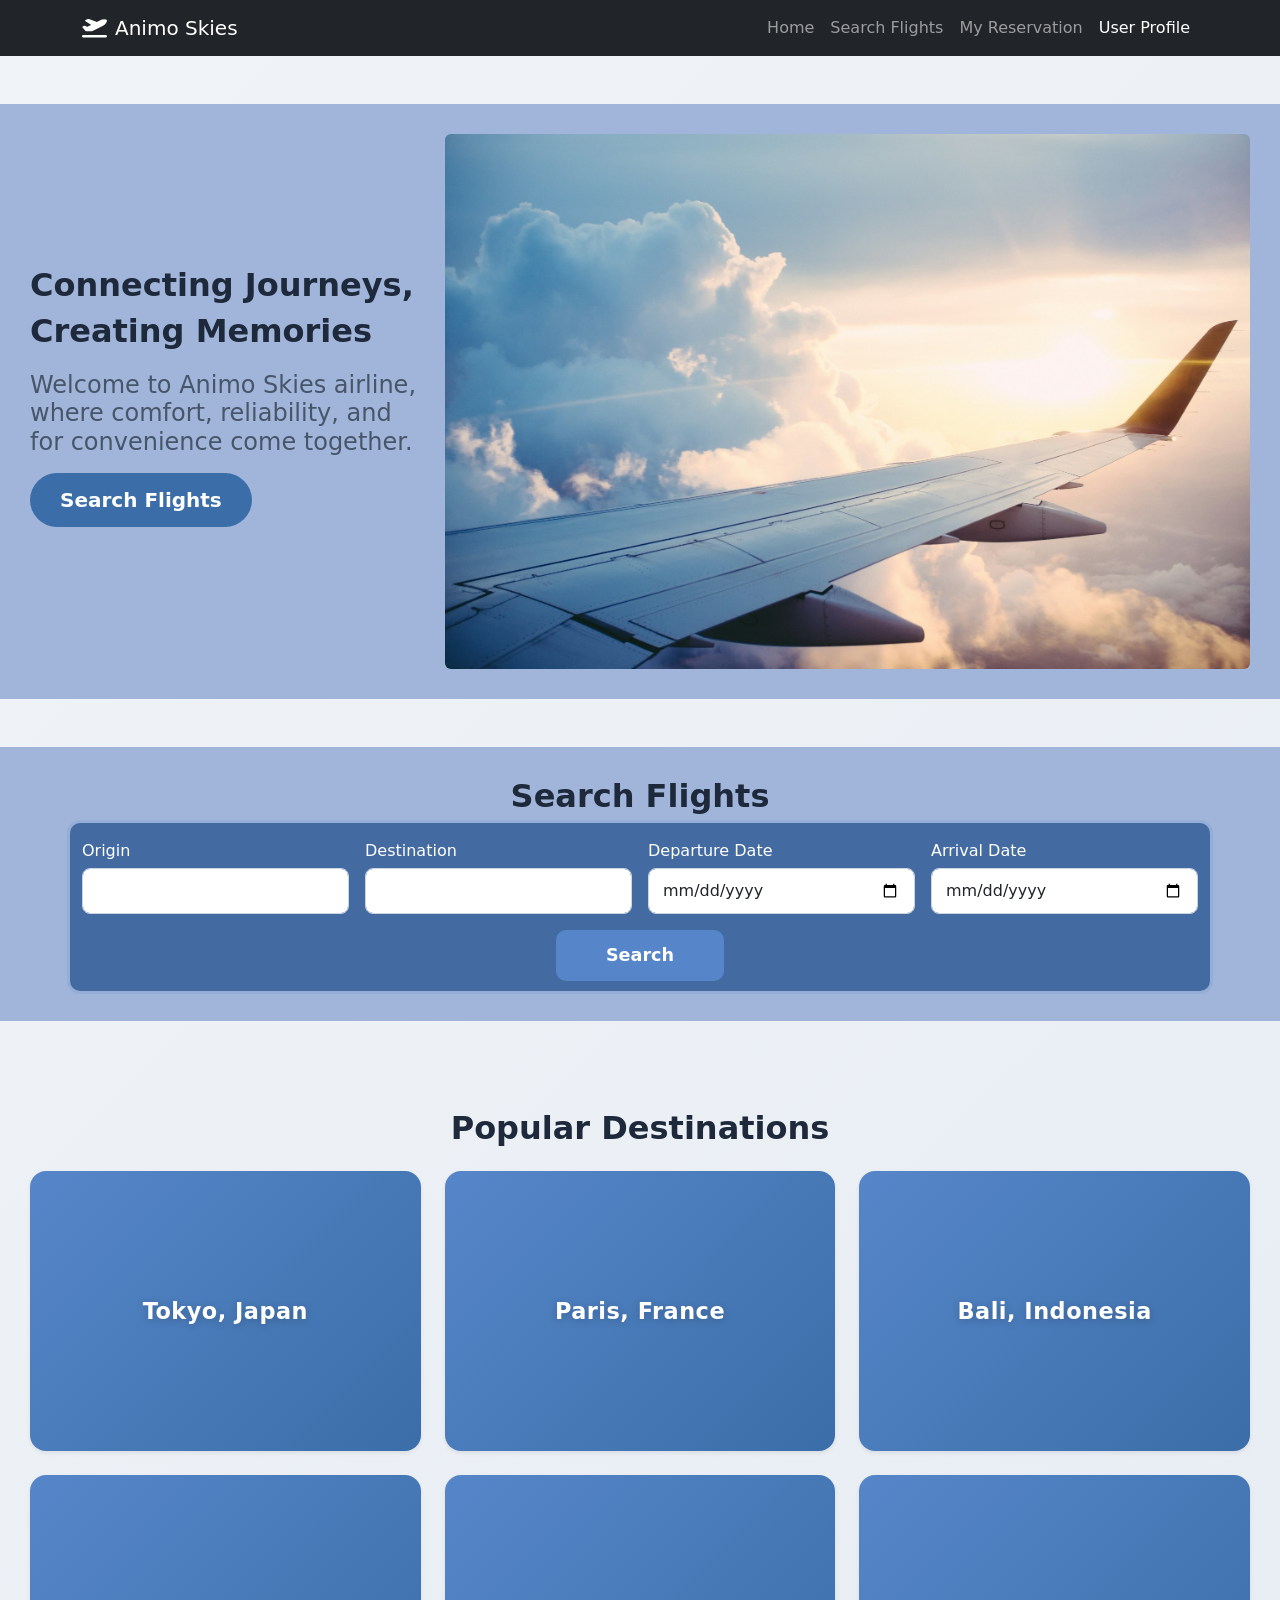
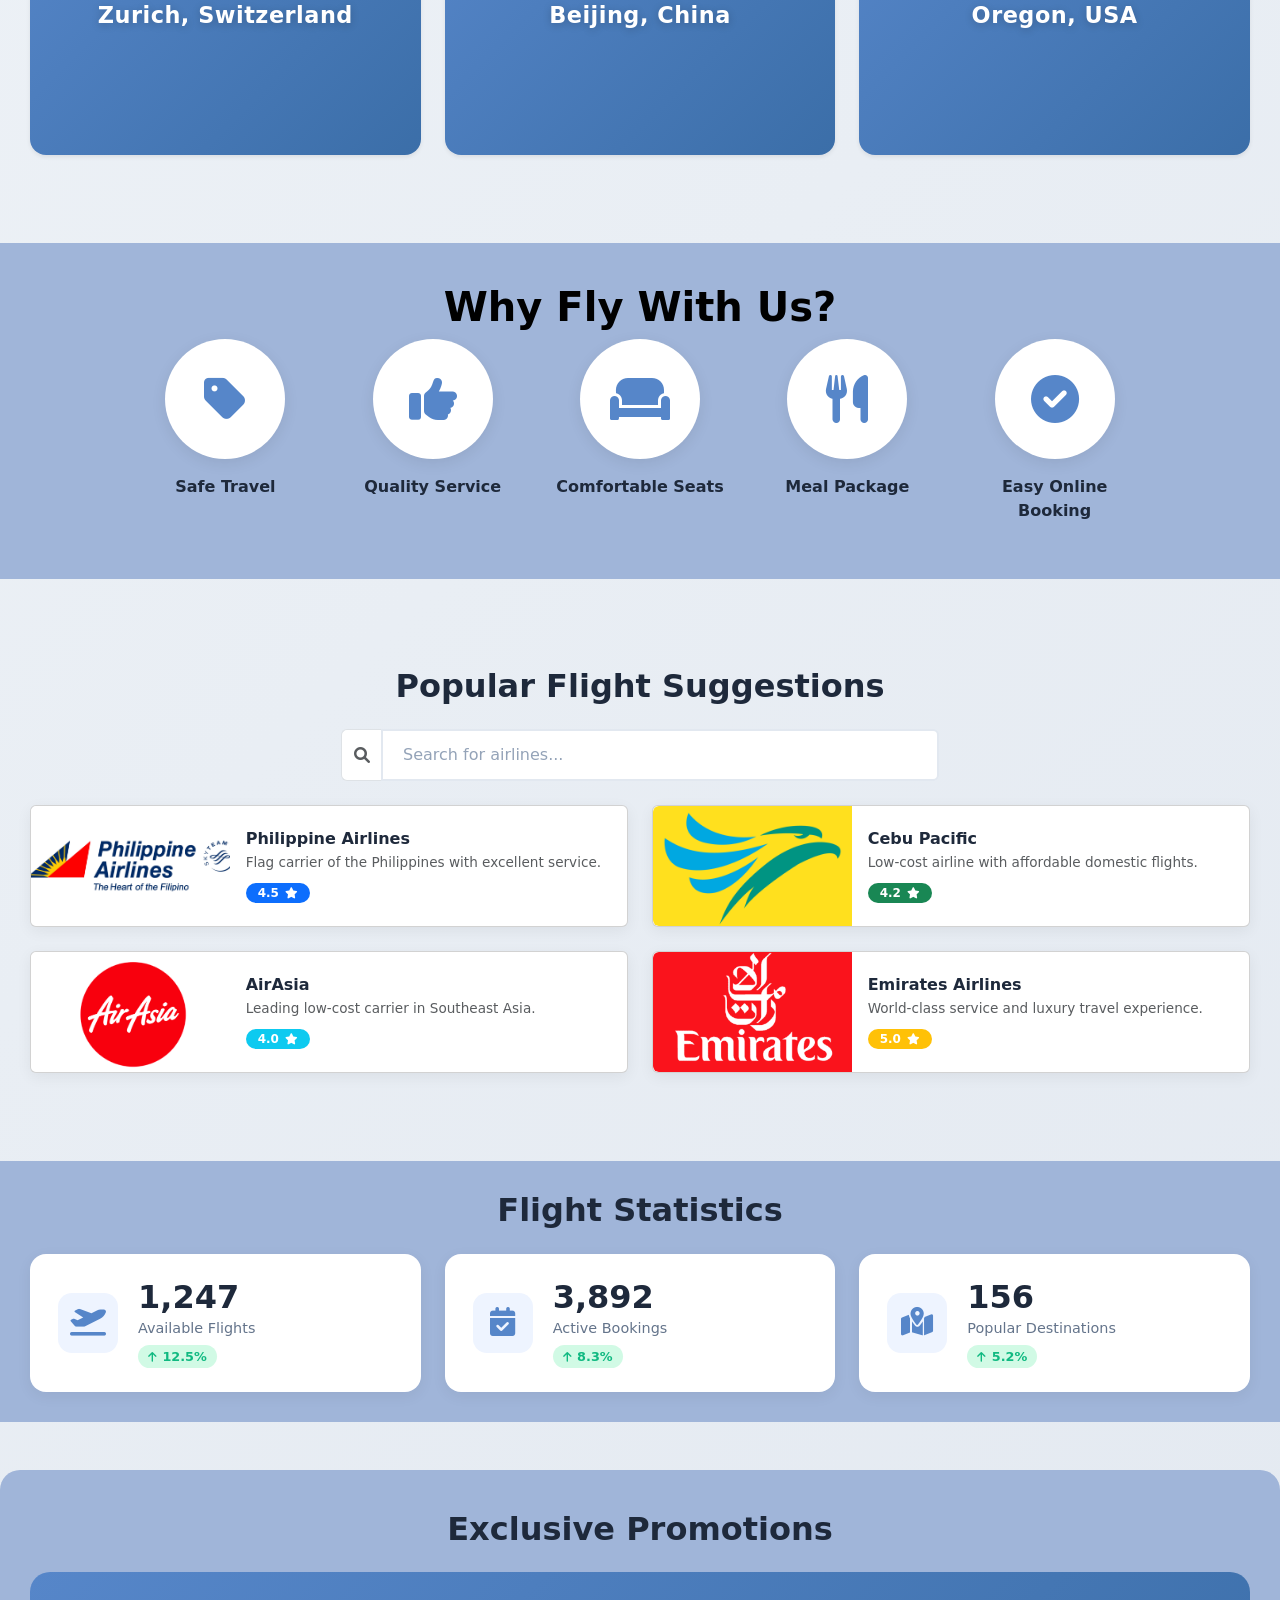
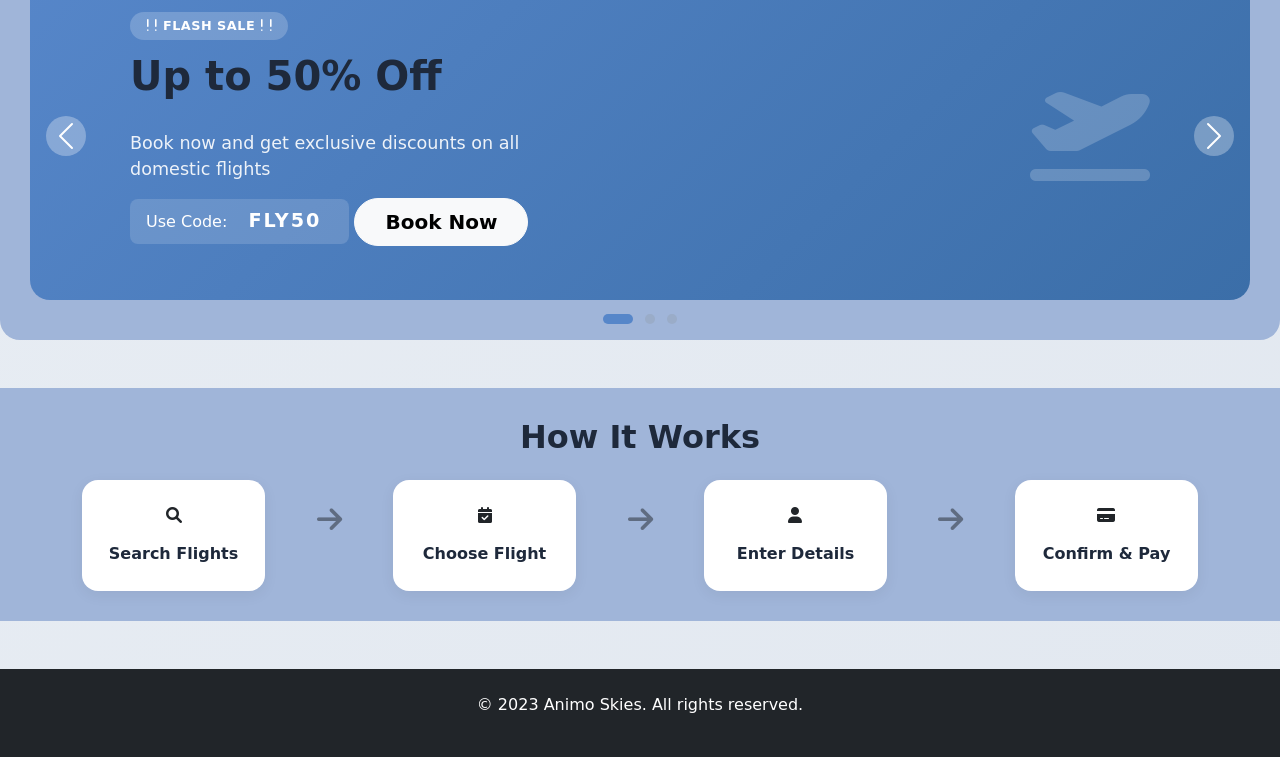
==== commit ec8e434b: "bringitback" ====
--- a/index.html
+++ b/index.html
@@ -56,8 +56,9 @@
                                     reliability, and for convenience come together.</h4>
                 </div>
                 
-                    <a href="search.html" class="btn btn-primary btn-lg">Search Flights</a>
-
+                <div class="btn-container mt-3" id="firstContainerBtn">
+                    <a href="#searchFlightContainer" class="btn btn-primary btn-lg" id="pressScrollSearch">Search Flights</a> <!-- Pano bah ung letting this swoop down -->
+                </div>
             </div>
 
             <div class="col-lg-8 col-md-6" id="firstContainerPic">
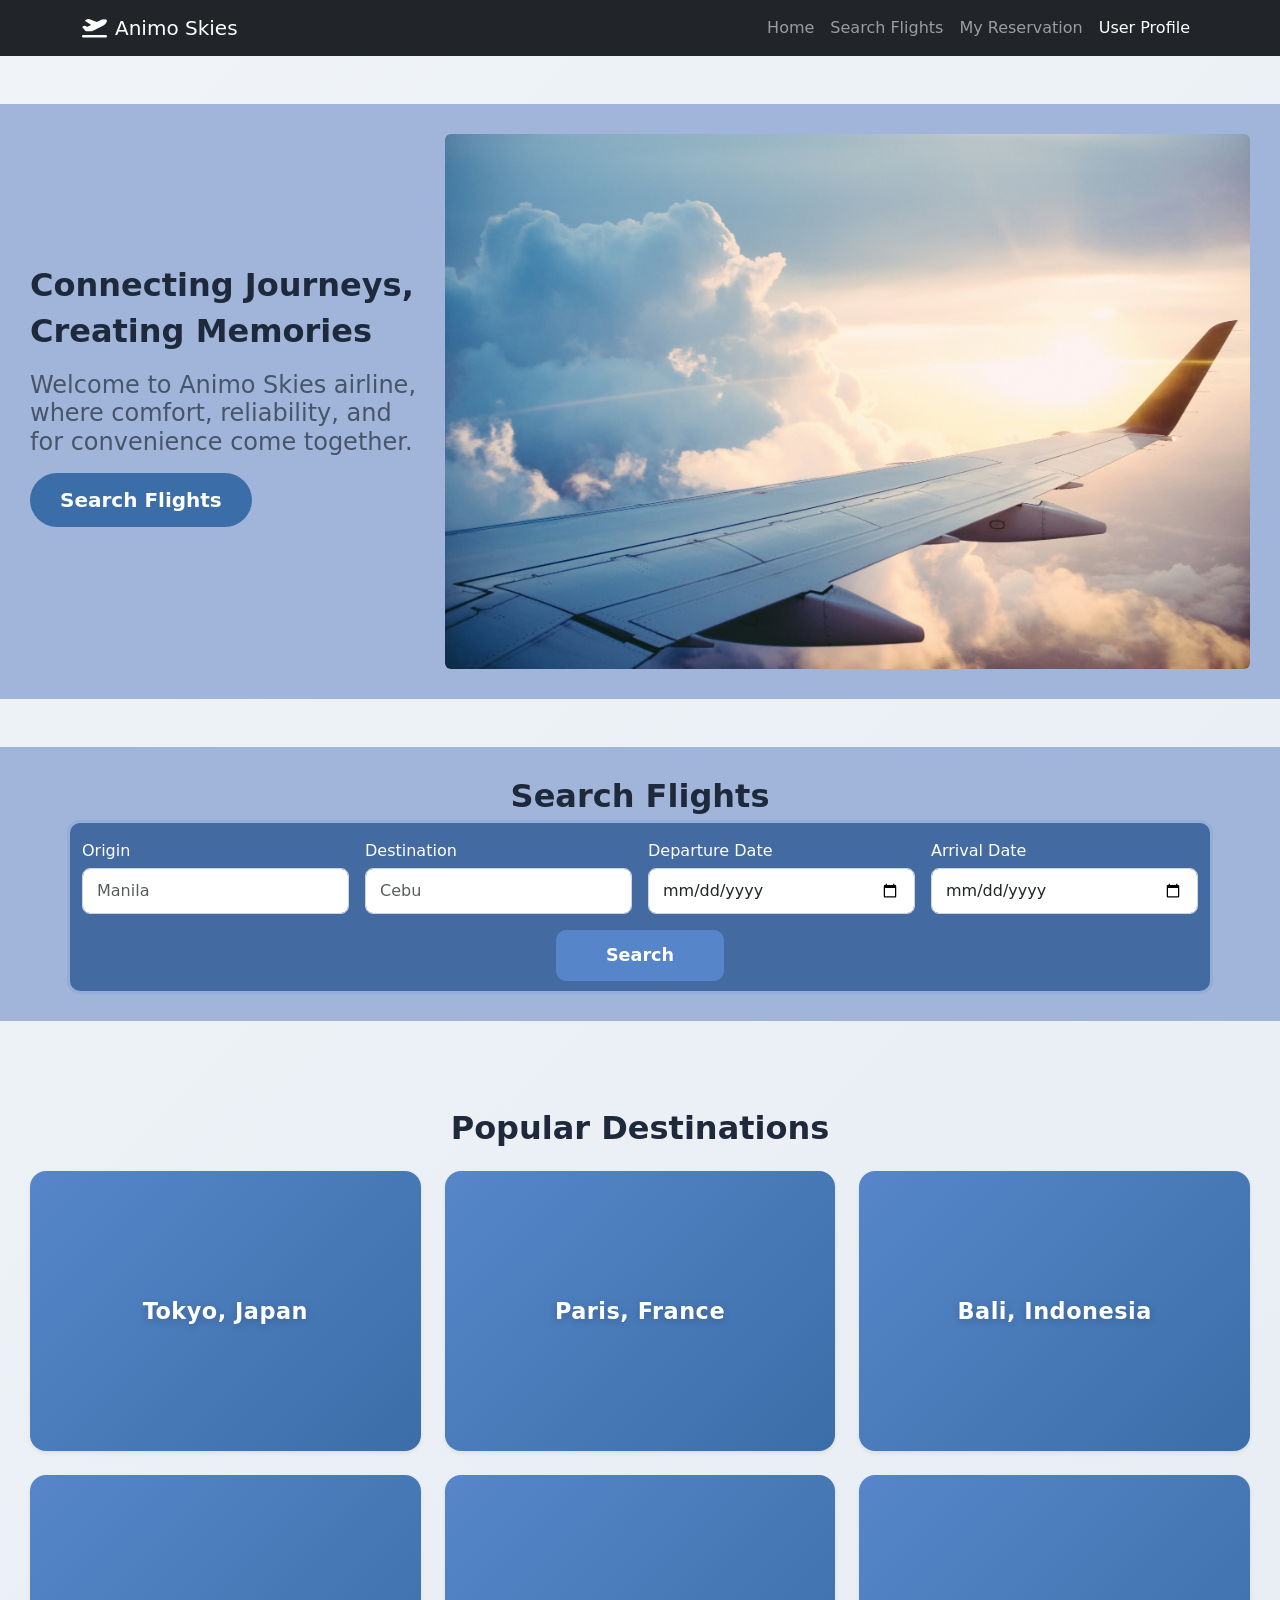
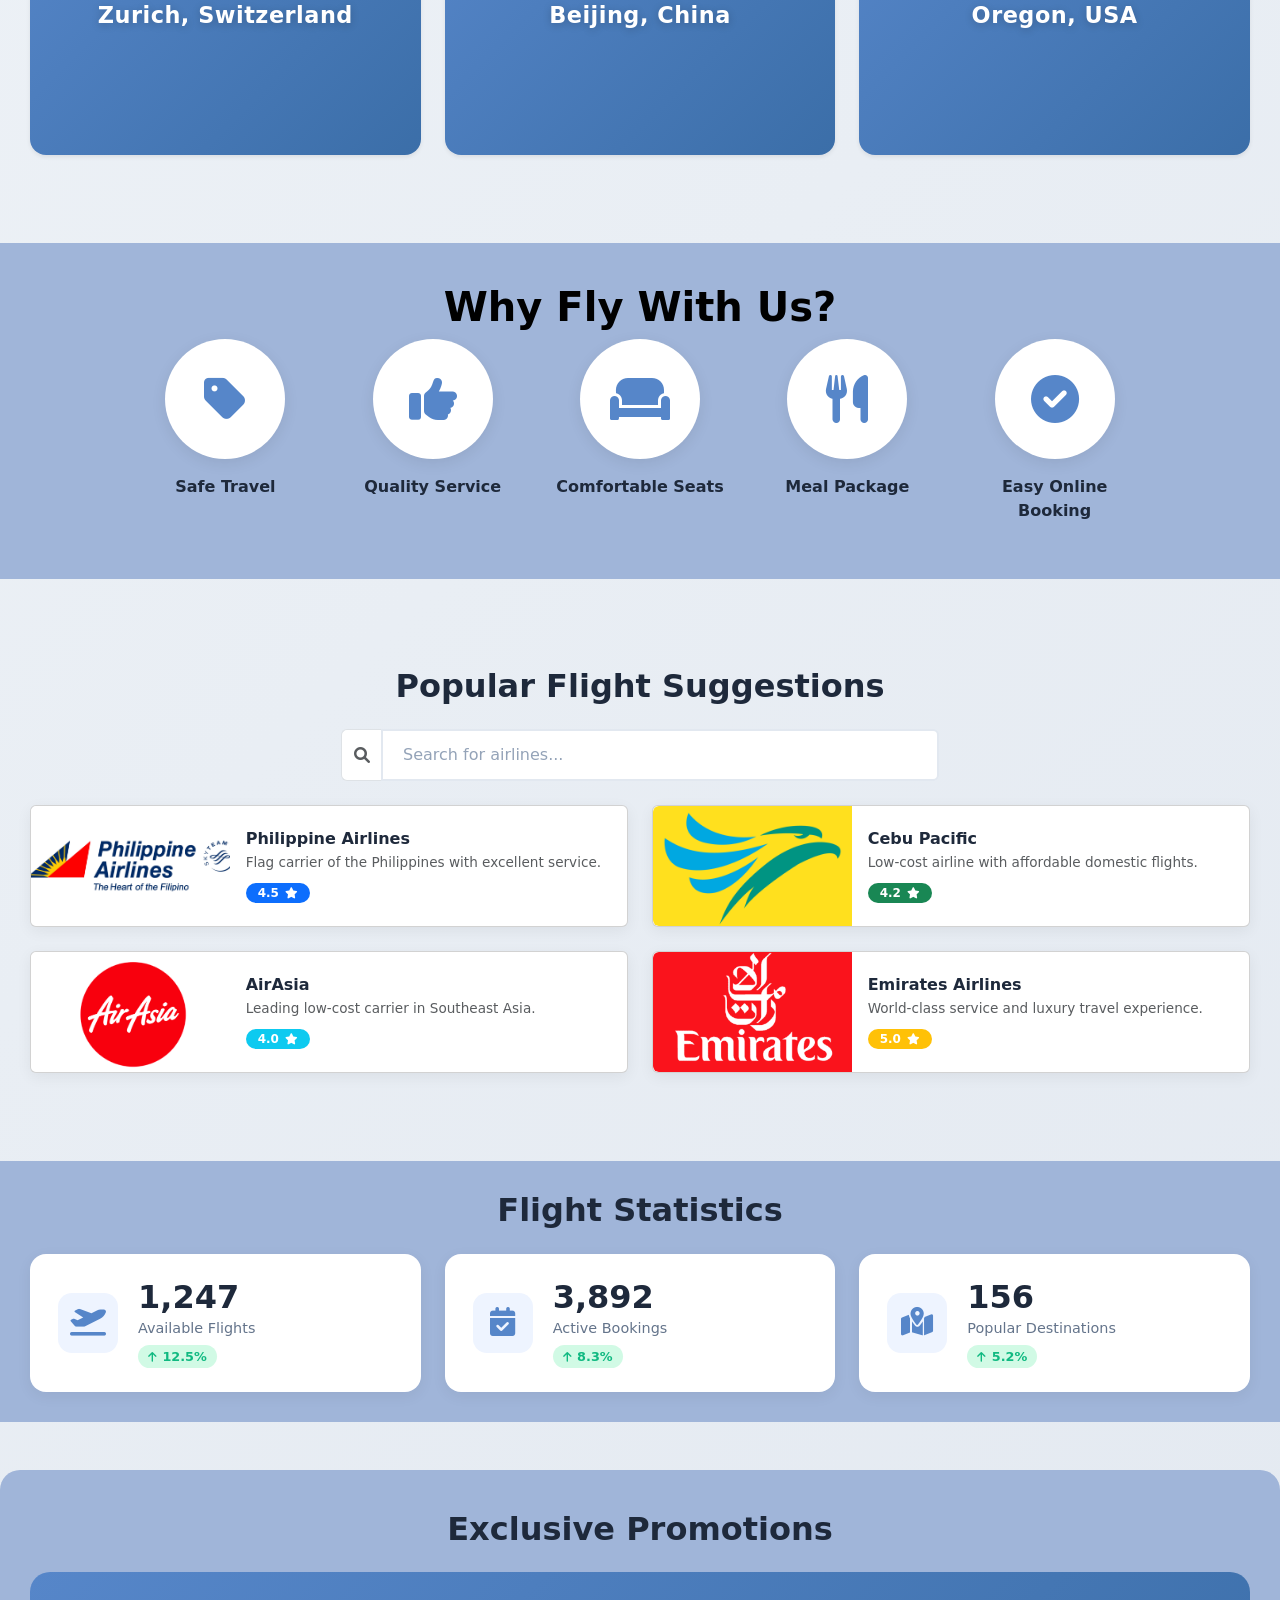
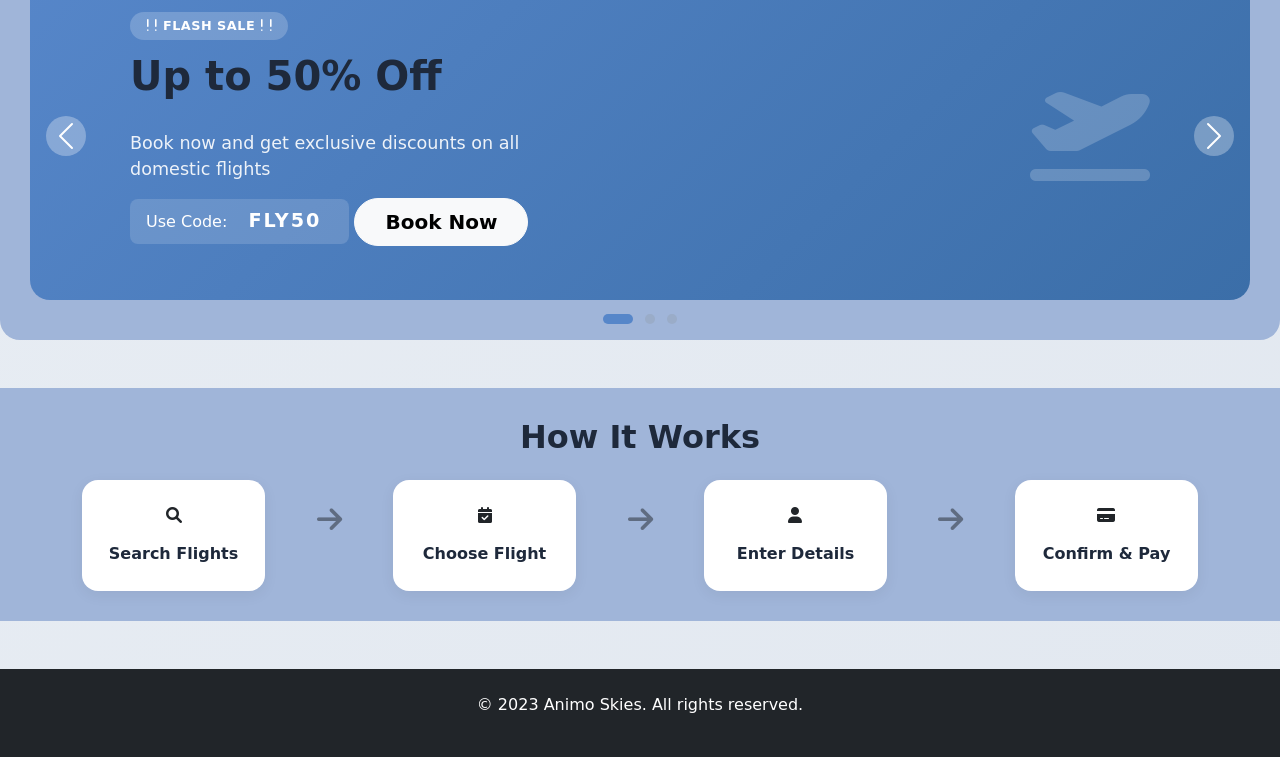
==== commit bfc0aa05: "h" ====
--- a/index.html
+++ b/index.html
@@ -77,12 +77,12 @@
                     <div class="row g-3 align-items-end">
                         <div class="col-md-3 col-sm-6">
                             <label for="origin">Origin</label>
-                            <input type="text" class="form-control" id="origin">
+                            <input type="text" class="form-control" id="origin" placeholder="Manila">
                         </div>
 
                         <div class="col-md-3 col-sm-6">
                             <label for="destination">Destination</label>
-                            <input type="text" class="form-control" id="destination">
+                            <input type="text" class="form-control" id="destination" placeholder="Cebu">
                         </div>
 
                         <div class="col-md-3 col-sm-6">
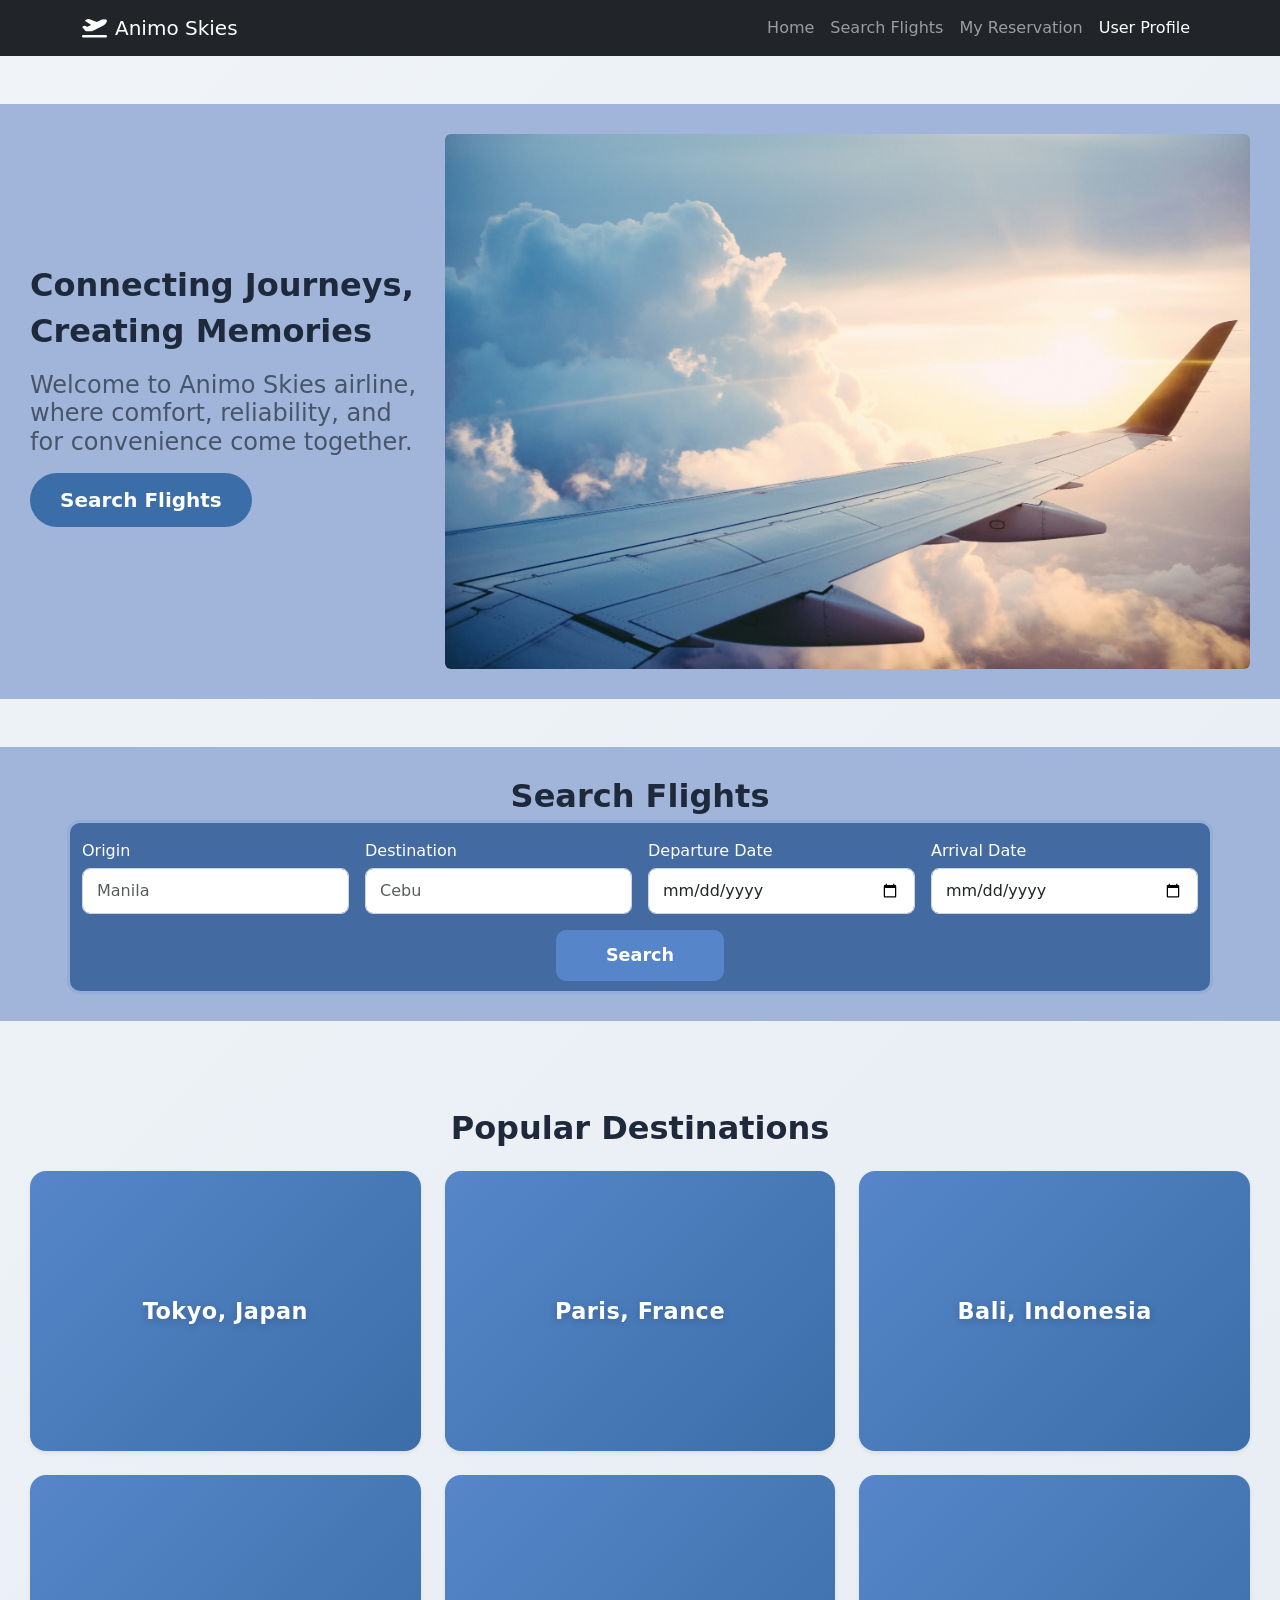
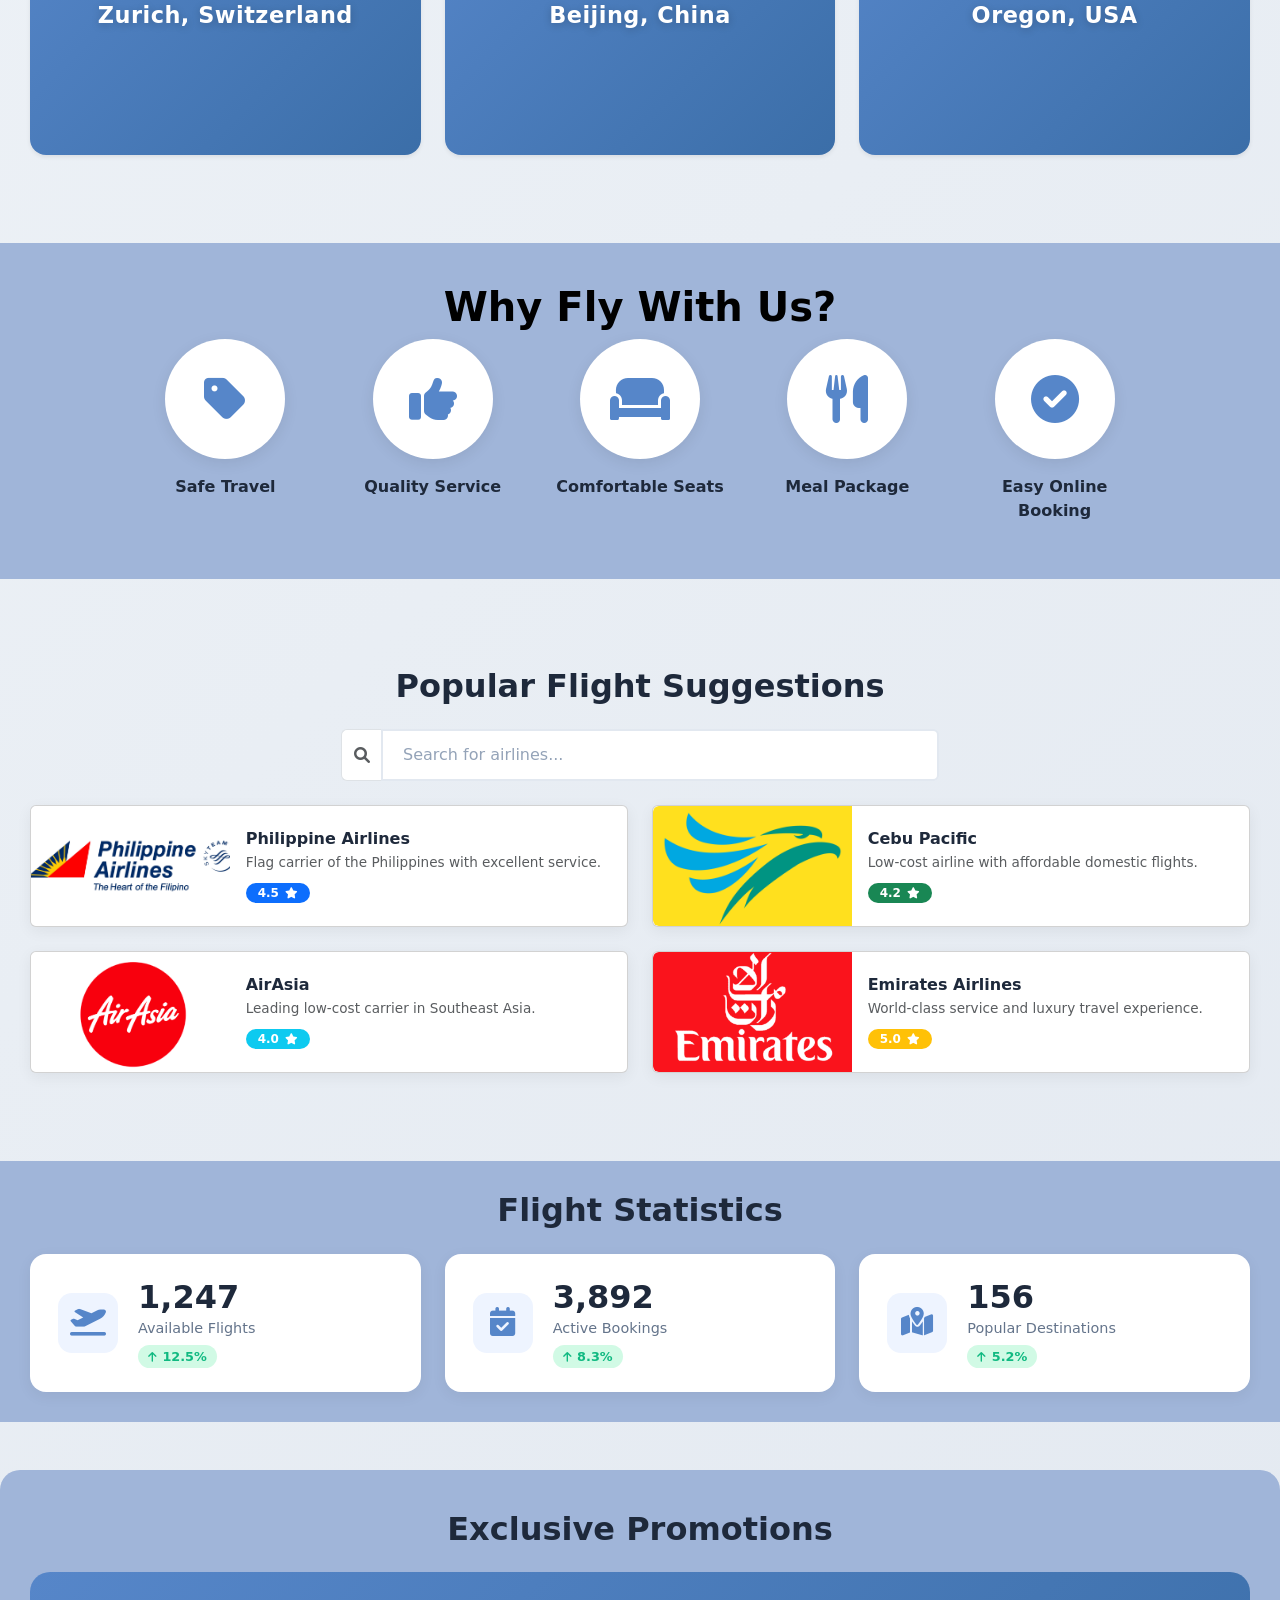
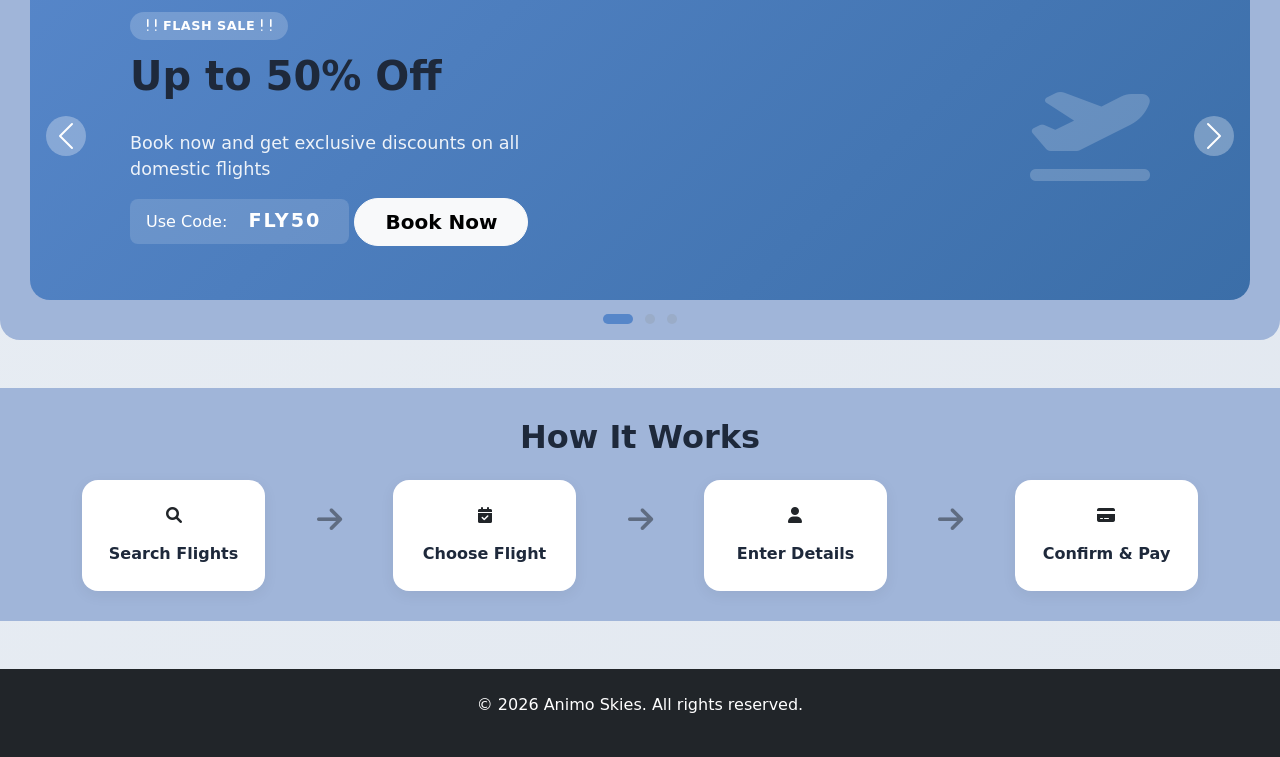
==== commit 95353130: "inupdate lng ung yr" ====
--- a/index.html
+++ b/index.html
@@ -509,7 +509,7 @@
     <!-- Footer -->
     <footer class="bg-dark text-white text-center py-4">
         <div class="container">
-            <p>&copy; 2023 Animo Skies. All rights reserved.</p>
+            <p>&copy; 2026 Animo Skies. All rights reserved.</p>
         </div>
     </footer>
 
